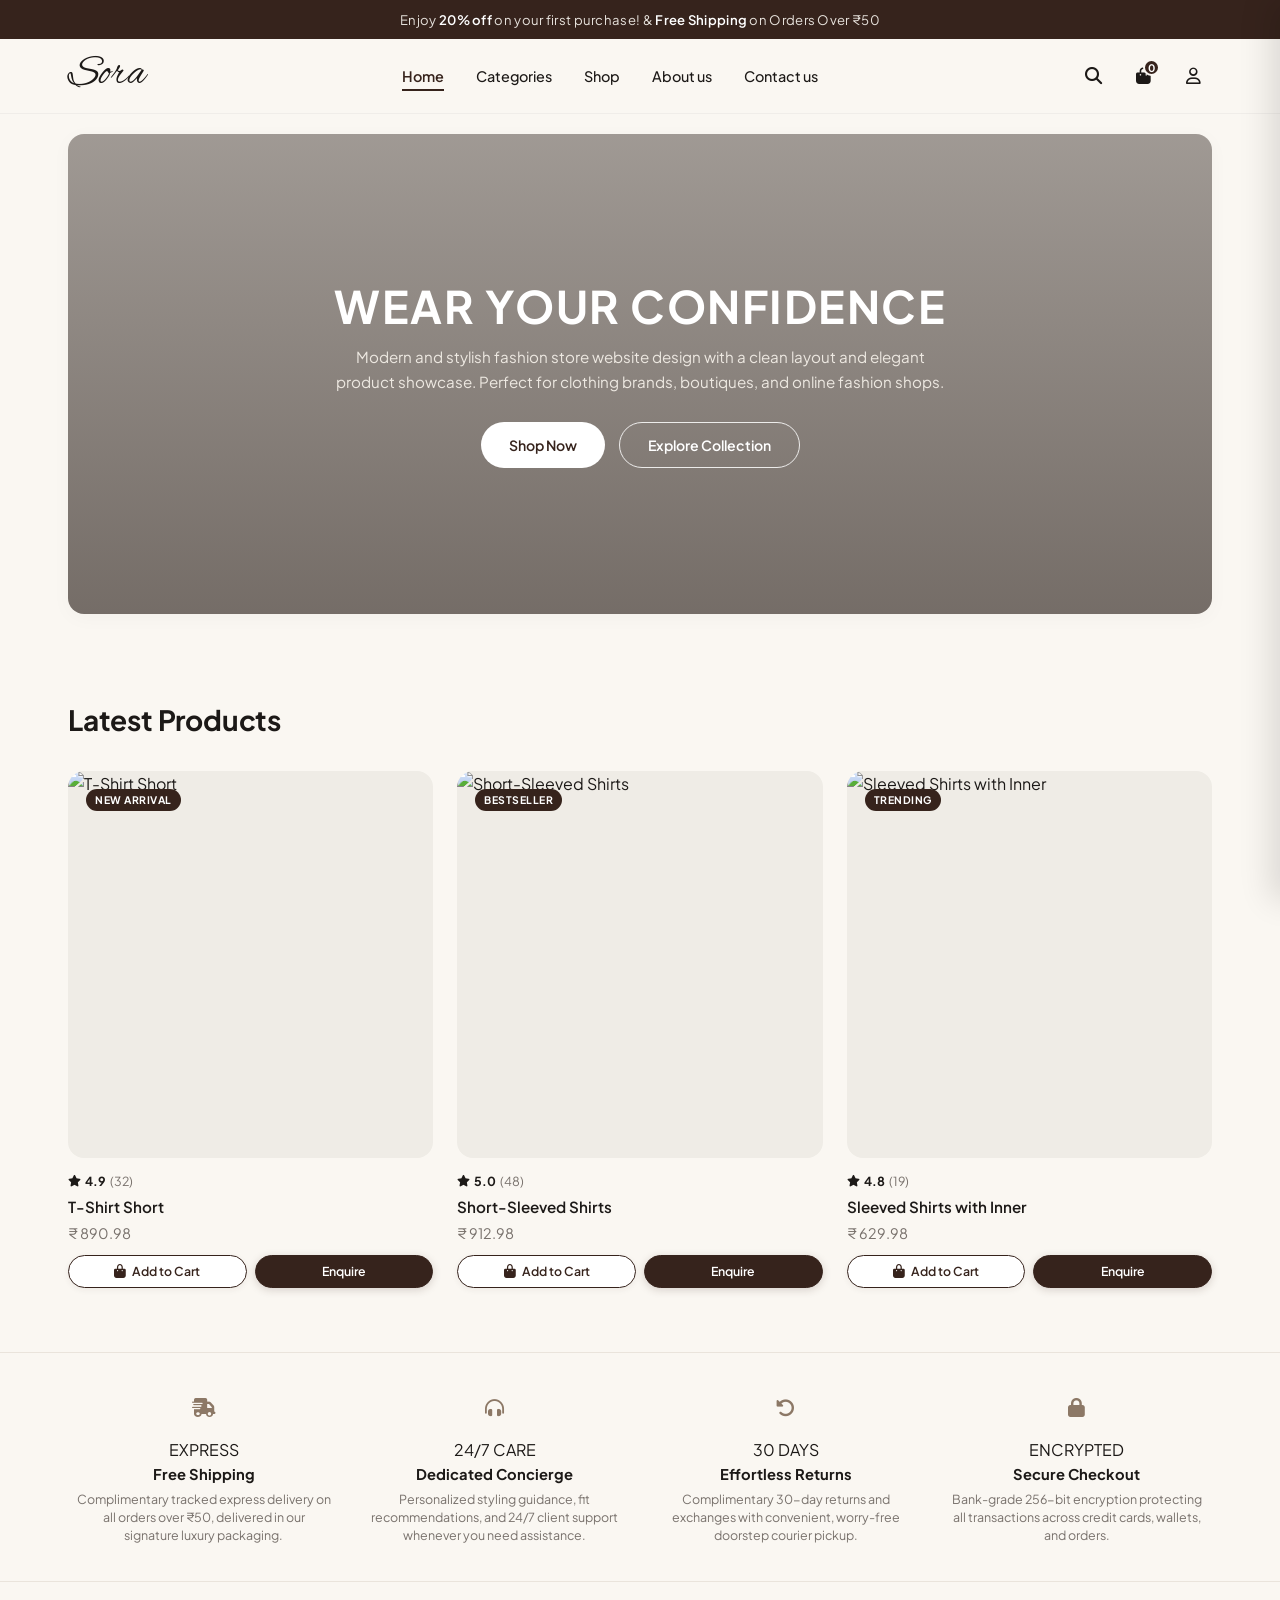
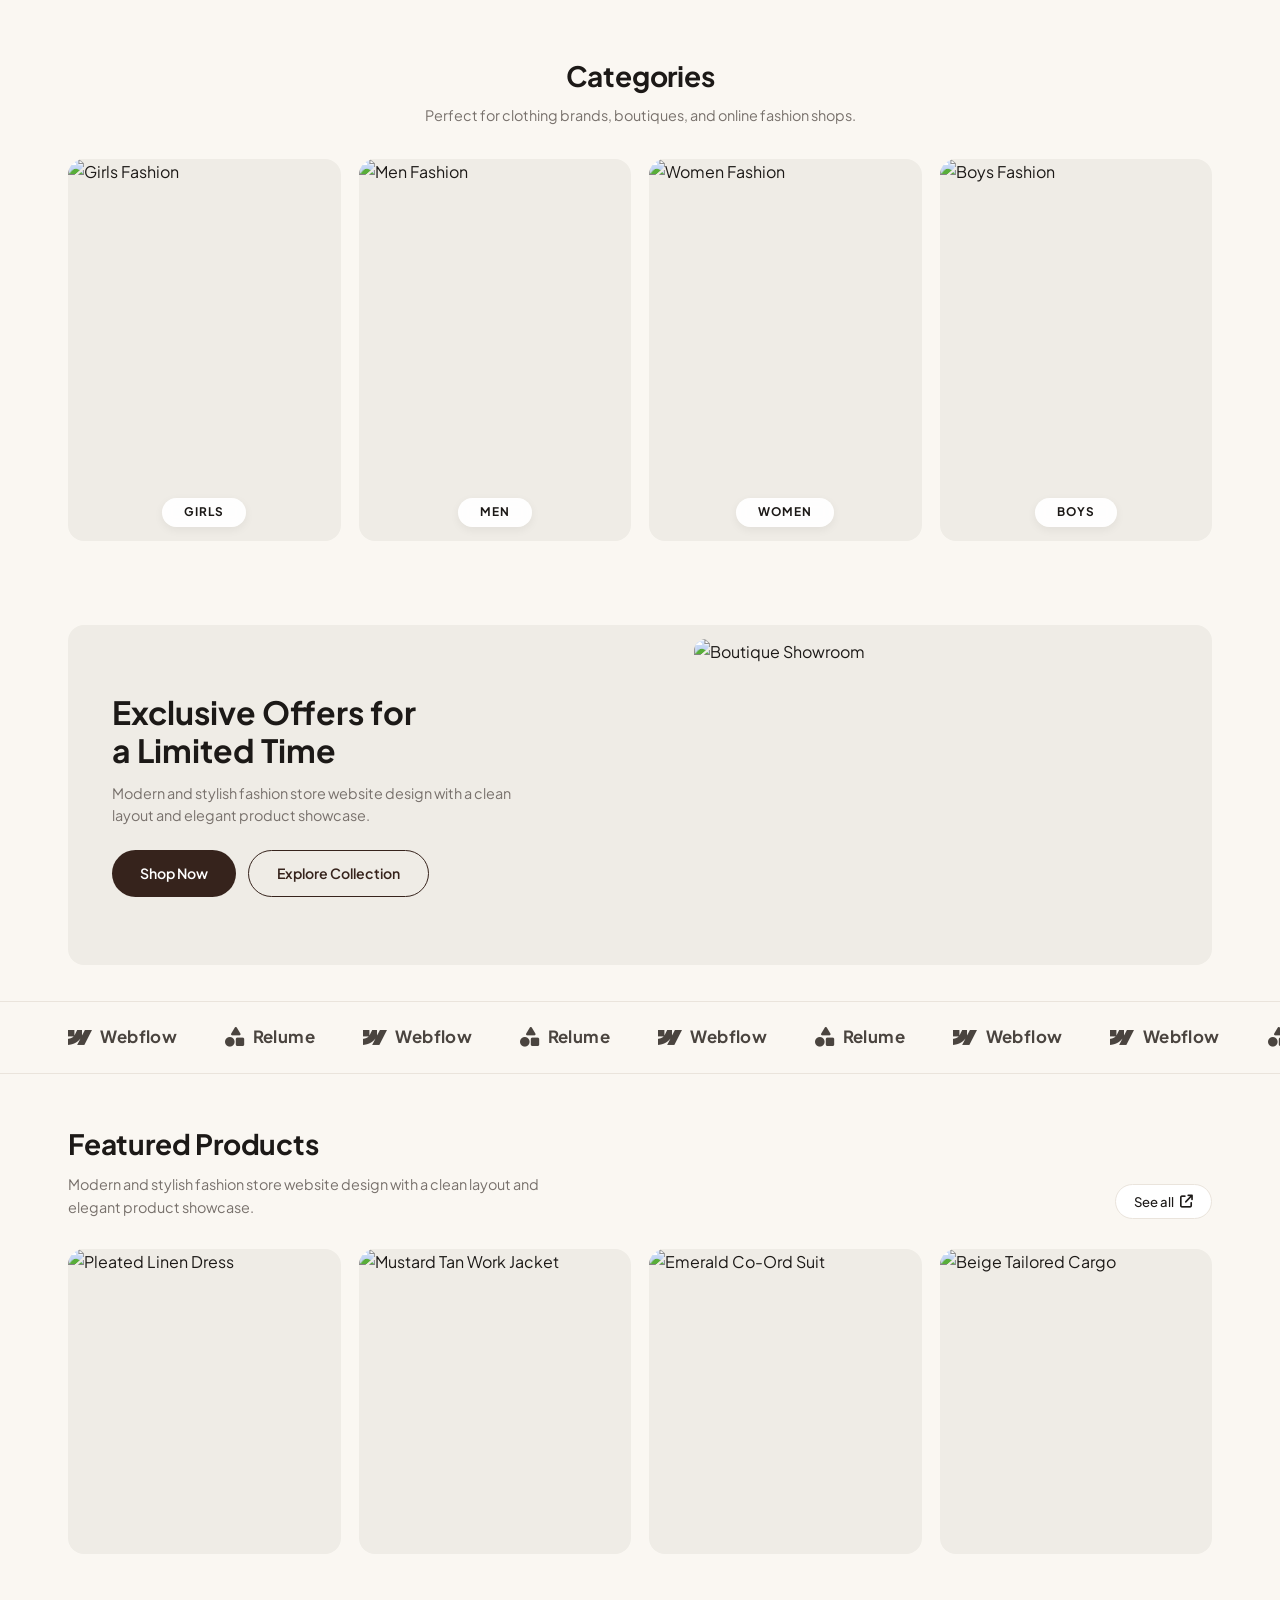
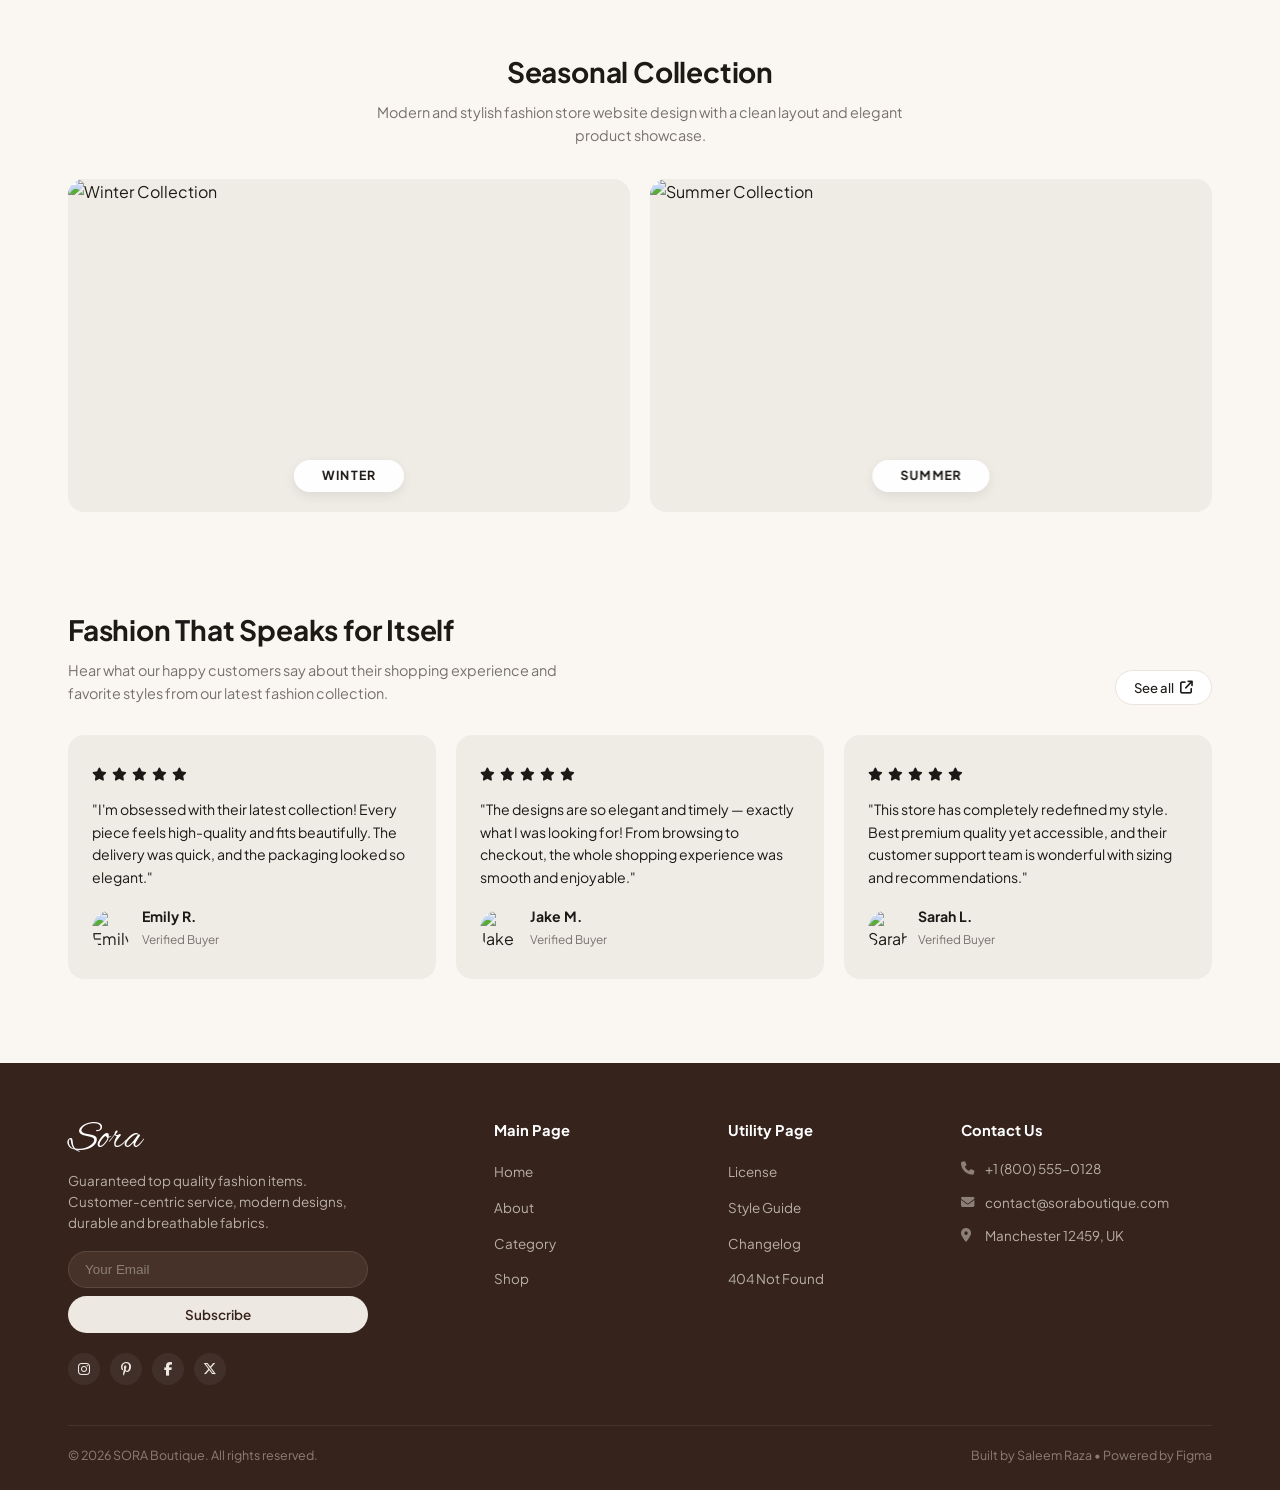
==== index.html @ df6421f4 "Add files via upload" ====
<!DOCTYPE html>
<html lang="en">
<head>
  <meta charset="UTF-8" />
  <meta name="viewport" content="width=device-width, initial-scale=1.0" />
  <title>SORA | Wear Your Confidence - Modern Boutique</title>
  
  <!-- Google Fonts: Plus Jakarta Sans & Alex Brush -->
  <link rel="preconnect" href="https://fonts.googleapis.com">
  <link rel="preconnect" href="https://fonts.gstatic.com" crossorigin>
  <link href="https://fonts.googleapis.com/css2?family=Plus+Jakarta+Sans:wght@300;400;500;600;700;800&family=Alex+Brush&display=swap" rel="stylesheet">
  
  <!-- FontAwesome for crisp vector icons -->
  <link rel="stylesheet" href="https://cdnjs.cloudflare.com/ajax/libs/font-awesome/6.5.1/css/all.min.css" />

  <link rel="stylesheet" href="style.css" />
</head>
<body>

  <!-- ================= TOP ANNOUNCEMENT BAR ================= -->
  <div class="announcement-bar">
    <p>Enjoy <strong>20% off</strong> on your first purchase! & <strong>Free Shipping</strong> on Orders Over ₹50</p>
  </div>

  <!-- ================= NAVBAR ================= -->
  <header class="site-header" id="siteHeader">
    <div class="container header-container">
      <!-- Logo -->
      <a href="index.html" class="brand-logo">
        <span class="logo-script">Sora</span>
      </a>

      <!-- Navigation Links -->
      <nav class="nav-menu" id="navMenu">
        <ul class="nav-list">
          <li><a href="index.html" class="nav-link active">Home</a></li>
          <li><a href="#categories" class="nav-link">Categories</a></li>
          <li><a href="shop.html" class="nav-link">Shop</a></li>
          <li><a href="#about" class="nav-link">About us</a></li>
          <li><a href="#contact" class="nav-link">Contact us</a></li>
        </ul>
      </nav>

      <!-- Nav Actions -->
      <div class="header-actions">
        <button class="action-btn" id="searchToggleBtn" title="Search" aria-label="Search">
          <i class="fa-solid fa-magnifying-glass"></i>
        </button>
        <button class="action-btn cart-btn" id="cartToggleBtn" title="Product Enquiry Bag" aria-label="Enquiry Bag">
          <i class="fa-solid fa-bag-shopping"></i>
          <span class="badge-count cart-count" id="cartCountBadge">0</span>
        </button>
        <button class="action-btn" title="Account" aria-label="Account" onclick="showToast('Account portal coming soon')">
          <i class="fa-regular fa-user"></i>
        </button>
        <button class="mobile-menu-toggle" id="mobileMenuToggle" aria-label="Toggle Menu">
          <i class="fa-solid fa-bars"></i>
        </button>
      </div>
    </div>
  </header>

  <main>
    <!-- ================= HERO SECTION ================= -->
    <section class="hero-section" id="hero">
      <div class="container">
        <div class="hero-banner">
          <div class="hero-overlay"></div>
          <div class="hero-content">
            <h1 class="hero-title">WEAR YOUR CONFIDENCE</h1>
            <p class="hero-subtitle">
              Modern and stylish fashion store website design with a clean layout and elegant product showcase. Perfect for clothing brands, boutiques, and online fashion shops.
            </p>
            <div class="hero-buttons">
              <a href="shop.html" class="btn btn-light-pill">Shop Now</a>
              <a href="#categories" class="btn btn-outline-pill">Explore Collection</a>
            </div>
          </div>
        </div>
      </div>
    </section>

    <!-- ================= LATEST PRODUCTS ================= -->
    <section class="section latest-products-section" id="shop">
      <div class="container">
        <div class="section-header-left">
          <h2 class="section-title">Latest Products</h2>
        </div>

        <div class="product-grid product-grid-3">
          <!-- Product Card 1 -->
          <div class="product-card" data-id="1" onclick="location.href='product-detail.html?id=1'">
            <div class="product-img-wrapper">
              <span class="product-card-badge">NEW ARRIVAL</span>
              <img src="https://images.unsplash.com/photo-1521572267360-ee0c2909d518?auto=format&fit=crop&w=800&q=80" alt="T-Shirt Short" loading="lazy" />
              <button class="quick-view-btn" onclick="event.stopPropagation(); openQuickView(1);">Quick View</button>
            </div>
            <div class="product-info">
              <div class="product-rating">
                <i class="fa-solid fa-star"></i>
                <strong>4.9</strong>
                <span>(32)</span>
              </div>
              <h3 class="product-title">T-Shirt Short</h3>
              <p class="product-price">₹ 890.98</p>
              <div class="product-card-actions">
                <button class="btn-card-action btn-card-cart" onclick="event.stopPropagation(); addToCart(1);" title="Add to Cart">
                  <i class="fa-solid fa-bag-shopping"></i> Add to Cart
                </button>
                <button class="btn-card-action btn-card-buy btn-card-whatsapp" onclick="event.stopPropagation(); inquireSingleProductWhatsApp(1);" title="Enquire">
                  Enquire
                </button>
              </div>
            </div>
          </div>

          <!-- Product Card 2 -->
          <div class="product-card" data-id="2" onclick="location.href='product-detail.html?id=2'">
            <div class="product-img-wrapper">
              <span class="product-card-badge">BESTSELLER</span>
              <img src="https://images.unsplash.com/photo-1602810318383-e386cc2a3ccf?auto=format&fit=crop&w=800&q=80" alt="Short-Sleeved Shirts" loading="lazy" />
              <button class="quick-view-btn" onclick="event.stopPropagation(); openQuickView(2);">Quick View</button>
            </div>
            <div class="product-info">
              <div class="product-rating">
                <i class="fa-solid fa-star"></i>
                <strong>5.0</strong>
                <span>(48)</span>
              </div>
              <h3 class="product-title">Short-Sleeved Shirts</h3>
              <p class="product-price">₹ 912.98</p>
              <div class="product-card-actions">
                <button class="btn-card-action btn-card-cart" onclick="event.stopPropagation(); addToCart(2);" title="Add to Cart">
                  <i class="fa-solid fa-bag-shopping"></i> Add to Cart
                </button>
                <button class="btn-card-action btn-card-buy btn-card-whatsapp" onclick="event.stopPropagation(); inquireSingleProductWhatsApp(2);" title="Enquire">
                  Enquire
                </button>
              </div>
            </div>
          </div>

          <!-- Product Card 3 -->
          <div class="product-card" data-id="3" onclick="location.href='product-detail.html?id=3'">
            <div class="product-img-wrapper">
              <span class="product-card-badge">TRENDING</span>
              <img src="https://images.unsplash.com/photo-1596755094514-f87e34085b2c?auto=format&fit=crop&w=800&q=80" alt="Sleeved Shirts with Inner" loading="lazy" />
              <button class="quick-view-btn" onclick="event.stopPropagation(); openQuickView(3);">Quick View</button>
            </div>
            <div class="product-info">
              <div class="product-rating">
                <i class="fa-solid fa-star"></i>
                <strong>4.8</strong>
                <span>(19)</span>
              </div>
              <h3 class="product-title">Sleeved Shirts with Inner</h3>
              <p class="product-price">₹ 629.98</p>
              <div class="product-card-actions">
                <button class="btn-card-action btn-card-cart" onclick="event.stopPropagation(); addToCart(3);" title="Add to Cart">
                  <i class="fa-solid fa-bag-shopping"></i> Add to Cart
                </button>
                <button class="btn-card-action btn-card-buy btn-card-whatsapp" onclick="event.stopPropagation(); inquireSingleProductWhatsApp(3);" title="Enquire">
                  Enquire
                </button>
              </div>
            </div>
          </div>
        </div>
      </div>
    </section>

    <!-- ================= FEATURES BAR ================= -->
    <section class="features-section">
      <div class="container">
        <div class="features-grid">
          <div class="feature-item">
            <div class="feature-header">
              <div class="feature-icon">
                <i class="fa-solid fa-truck-fast"></i>
              </div>
              <span class="feature-badge">EXPRESS</span>
            </div>
            <h4 class="feature-title">Free Shipping</h4>
            <p class="feature-desc">Complimentary tracked express delivery on all orders over ₹50, delivered in our signature luxury packaging.</p>
          </div>

          <div class="feature-item">
            <div class="feature-header">
              <div class="feature-icon">
                <i class="fa-solid fa-headphones-simple"></i>
              </div>
              <span class="feature-badge">24/7 CARE</span>
            </div>
            <h4 class="feature-title">Dedicated Concierge</h4>
            <p class="feature-desc">Personalized styling guidance, fit recommendations, and 24/7 client support whenever you need assistance.</p>
          </div>

          <div class="feature-item">
            <div class="feature-header">
              <div class="feature-icon">
                <i class="fa-solid fa-rotate-left"></i>
              </div>
              <span class="feature-badge">30 DAYS</span>
            </div>
            <h4 class="feature-title">Effortless Returns</h4>
            <p class="feature-desc">Complimentary 30-day returns and exchanges with convenient, worry-free doorstep courier pickup.</p>
          </div>

          <div class="feature-item">
            <div class="feature-header">
              <div class="feature-icon">
                <i class="fa-solid fa-lock"></i>
              </div>
              <span class="feature-badge">ENCRYPTED</span>
            </div>
            <h4 class="feature-title">Secure Checkout</h4>
            <p class="feature-desc">Bank-grade 256-bit encryption protecting all transactions across credit cards, wallets, and orders.</p>
          </div>
        </div>
      </div>
    </section>

    <!-- ================= CATEGORIES SECTION ================= -->
    <section class="section categories-section" id="categories">
      <div class="container">
        <div class="section-header-center">
          <h2 class="section-title">Categories</h2>
          <p class="section-subtitle">Perfect for clothing brands, boutiques, and online fashion shops.</p>
        </div>

        <div class="category-grid">
          <!-- Girls -->
          <div class="category-card" onclick="filterByCategory('girls')">
            <div class="category-img-container">
              <img src="https://images.unsplash.com/photo-1518831959646-742c3a14ebf7?auto=format&fit=crop&w=700&q=80" alt="Girls Fashion" loading="lazy" />
              <div class="category-badge">GIRLS</div>
            </div>
          </div>

          <!-- Men -->
          <div class="category-card" onclick="filterByCategory('men')">
            <div class="category-img-container">
              <img src="https://images.unsplash.com/photo-1507679799987-c73779587ccf?auto=format&fit=crop&w=700&q=80" alt="Men Fashion" loading="lazy" />
              <div class="category-badge">MEN</div>
            </div>
          </div>

          <!-- Women -->
          <div class="category-card" onclick="filterByCategory('women')">
            <div class="category-img-container">
              <img src="https://images.unsplash.com/photo-1534528741775-53994a69daeb?auto=format&fit=crop&w=700&q=80" alt="Women Fashion" loading="lazy" />
              <div class="category-badge">WOMEN</div>
            </div>
          </div>

          <!-- Boys -->
          <div class="category-card" onclick="filterByCategory('boys')">
            <div class="category-img-container">
              <img src="https://images.unsplash.com/photo-1503454537195-1dcabb73ffb9?auto=format&fit=crop&w=700&q=80" alt="Boys Fashion" loading="lazy" />
              <div class="category-badge">BOYS</div>
            </div>
          </div>
        </div>
      </div>
    </section>

    <!-- ================= EXCLUSIVE OFFERS BANNER ================= -->
    <section class="section exclusive-offer-section">
      <div class="container">
        <div class="exclusive-card">
          <div class="exclusive-content">
            <h2 class="exclusive-title">Exclusive Offers for<br>a Limited Time</h2>
            <p class="exclusive-desc">
              Modern and stylish fashion store website design with a clean layout and elegant product showcase.
            </p>
            <div class="exclusive-actions">
              <a href="shop.html" class="btn btn-dark-pill">Shop Now</a>
              <a href="#categories" class="btn btn-outline-dark-pill">Explore Collection</a>
            </div>
          </div>
          <div class="exclusive-image-wrapper">
            <img src="https://images.unsplash.com/photo-1441986300917-64674bd600d8?auto=format&fit=crop&w=1000&q=80" alt="Boutique Showroom" loading="lazy" />
          </div>
        </div>
      </div>
    </section>

    <!-- ================= BRAND LOGO TICKER / MARQUEE ================= -->
    <div class="brand-ticker-section">
      <div class="container">
        <div class="brand-ticker-track">
          <div class="brand-item"><i class="fa-brands fa-webflow"></i> Webflow</div>
          <div class="brand-item"><i class="fa-solid fa-shapes"></i> Relume</div>
          <div class="brand-item"><i class="fa-brands fa-webflow"></i> Webflow</div>
          <div class="brand-item"><i class="fa-solid fa-shapes"></i> Relume</div>
          <div class="brand-item"><i class="fa-brands fa-webflow"></i> Webflow</div>
          <div class="brand-item"><i class="fa-solid fa-shapes"></i> Relume</div>
          <div class="brand-item"><i class="fa-brands fa-webflow"></i> Webflow</div>
          <!-- Repeat for smooth loop -->
          <div class="brand-item"><i class="fa-brands fa-webflow"></i> Webflow</div>
          <div class="brand-item"><i class="fa-solid fa-shapes"></i> Relume</div>
          <div class="brand-item"><i class="fa-brands fa-webflow"></i> Webflow</div>
          <div class="brand-item"><i class="fa-solid fa-shapes"></i> Relume</div>
          <div class="brand-item"><i class="fa-brands fa-webflow"></i> Webflow</div>
          <div class="brand-item"><i class="fa-solid fa-shapes"></i> Relume</div>
          <div class="brand-item"><i class="fa-brands fa-webflow"></i> Webflow</div>
        </div>
      </div>
    </div>

    <!-- ================= FEATURED PRODUCTS ================= -->
    <section class="section featured-products-section">
      <div class="container">
        <div class="section-header-split">
          <div>
            <h2 class="section-title">Featured Products</h2>
            <p class="section-subtitle-left">Modern and stylish fashion store website design with a clean layout and elegant product showcase.</p>
          </div>
          <a href="shop.html" class="btn-pill-outline-sm">See all <i class="fa-solid fa-arrow-up-right-from-square"></i></a>
        </div>

        <div class="featured-grid">
          <!-- Featured 1 -->
          <div class="featured-card" data-id="4" onclick="location.href='product-detail.html?id=4'">
            <div class="featured-img-container">
              <img src="https://images.unsplash.com/photo-1585487000160-6ebcfceb0d03?auto=format&fit=crop&w=700&q=80" alt="Pleated Linen Dress" loading="lazy" />
              <div class="featured-overlay-actions">
                <button class="quick-add-btn" onclick="event.stopPropagation(); addToCart(4);" title="Quick Add">
                  <i class="fa-solid fa-plus"></i> Add
                </button>
              </div>
            </div>
          </div>

          <!-- Featured 2 -->
          <div class="featured-card" data-id="5" onclick="location.href='product-detail.html?id=5'">
            <div class="featured-img-container">
              <img src="https://images.unsplash.com/photo-1544441893-675973e31985?auto=format&fit=crop&w=700&q=80" alt="Mustard Tan Work Jacket" loading="lazy" />
              <div class="featured-overlay-actions">
                <button class="quick-add-btn" onclick="event.stopPropagation(); addToCart(5);" title="Quick Add">
                  <i class="fa-solid fa-plus"></i> Add
                </button>
              </div>
            </div>
          </div>

          <!-- Featured 3 -->
          <div class="featured-card" data-id="6" onclick="location.href='product-detail.html?id=6'">
            <div class="featured-img-container">
              <img src="https://images.unsplash.com/photo-1515886657613-9f3515b0c78f?auto=format&fit=crop&w=700&q=80" alt="Emerald Co-Ord Suit" loading="lazy" />
              <div class="featured-overlay-actions">
                <button class="quick-add-btn" onclick="event.stopPropagation(); addToCart(6);" title="Quick Add">
                  <i class="fa-solid fa-plus"></i> Add
                </button>
              </div>
            </div>
          </div>

          <!-- Featured 4 -->
          <div class="featured-card" data-id="7" onclick="location.href='product-detail.html?id=7'">
            <div class="featured-img-container">
              <img src="https://images.unsplash.com/photo-1475180098004-ca77a66827be?auto=format&fit=crop&w=700&q=80" alt="Beige Tailored Cargo" loading="lazy" />
              <div class="featured-overlay-actions">
                <button class="quick-add-btn" onclick="event.stopPropagation(); addToCart(7);" title="Quick Add">
                  <i class="fa-solid fa-plus"></i> Add
                </button>
              </div>
            </div>
          </div>
        </div>
      </div>
    </section>

    <!-- ================= SEASONAL COLLECTION ================= -->
    <section class="section seasonal-section">
      <div class="container">
        <div class="section-header-center">
          <h2 class="section-title">Seasonal Collection</h2>
          <p class="section-subtitle">Modern and stylish fashion store website design with a clean layout and elegant product showcase.</p>
        </div>

        <div class="seasonal-grid">
          <!-- Winter Card -->
          <div class="seasonal-card" onclick="filterByCategory('men')">
            <div class="seasonal-img-wrap">
              <img src="https://images.unsplash.com/photo-1489987707025-afc232f7ea0f?auto=format&fit=crop&w=1000&q=80" alt="Winter Collection" loading="lazy" />
              <div class="seasonal-badge-pill">WINTER</div>
            </div>
          </div>

          <!-- Summer Card -->
          <div class="seasonal-card" onclick="filterByCategory('women')">
            <div class="seasonal-img-wrap">
              <img src="https://images.unsplash.com/photo-1445205170230-053b83016050?auto=format&fit=crop&w=1000&q=80" alt="Summer Collection" loading="lazy" />
              <div class="seasonal-badge-pill">SUMMER</div>
            </div>
          </div>
        </div>
      </div>
    </section>

    <!-- ================= TESTIMONIALS SECTION ================= -->
    <section class="section testimonials-section" id="about">
      <div class="container">
        <div class="section-header-split">
          <div>
            <h2 class="section-title">Fashion That Speaks for Itself</h2>
            <p class="section-subtitle-left">
              Hear what our happy customers say about their shopping experience and favorite styles from our latest fashion collection.
            </p>
          </div>
          <a href="shop.html" class="btn-pill-outline-sm">See all <i class="fa-solid fa-arrow-up-right-from-square"></i></a>
        </div>

        <div class="testimonial-grid">
          <!-- Testimonial 1 -->
          <div class="testimonial-card">
            <div class="stars">
              <i class="fa-solid fa-star"></i>
              <i class="fa-solid fa-star"></i>
              <i class="fa-solid fa-star"></i>
              <i class="fa-solid fa-star"></i>
              <i class="fa-solid fa-star"></i>
            </div>
            <p class="testimonial-text">
              "I'm obsessed with their latest collection! Every piece feels high-quality and fits beautifully. The delivery was quick, and the packaging looked so elegant."
            </p>
            <div class="testimonial-author">
              <img src="https://images.unsplash.com/photo-1544005313-94ddf0286df2?auto=format&fit=crop&w=120&q=80" alt="Emily R." class="author-avatar" />
              <div class="author-details">
                <h5 class="author-name">Emily R.</h5>
                <span class="author-role">Verified Buyer</span>
              </div>
            </div>
          </div>

          <!-- Testimonial 2 -->
          <div class="testimonial-card">
            <div class="stars">
              <i class="fa-solid fa-star"></i>
              <i class="fa-solid fa-star"></i>
              <i class="fa-solid fa-star"></i>
              <i class="fa-solid fa-star"></i>
              <i class="fa-solid fa-star"></i>
            </div>
            <p class="testimonial-text">
              "The designs are so elegant and timely — exactly what I was looking for! From browsing to checkout, the whole shopping experience was smooth and enjoyable."
            </p>
            <div class="testimonial-author">
              <img src="https://images.unsplash.com/photo-1500648767791-00dcc994a43e?auto=format&fit=crop&w=120&q=80" alt="Jake M." class="author-avatar" />
              <div class="author-details">
                <h5 class="author-name">Jake M.</h5>
                <span class="author-role">Verified Buyer</span>
              </div>
            </div>
          </div>

          <!-- Testimonial 3 -->
          <div class="testimonial-card">
            <div class="stars">
              <i class="fa-solid fa-star"></i>
              <i class="fa-solid fa-star"></i>
              <i class="fa-solid fa-star"></i>
              <i class="fa-solid fa-star"></i>
              <i class="fa-solid fa-star"></i>
            </div>
            <p class="testimonial-text">
              "This store has completely redefined my style. Best premium quality yet accessible, and their customer support team is wonderful with sizing and recommendations."
            </p>
            <div class="testimonial-author">
              <img src="https://images.unsplash.com/photo-1573496359142-b8d87734a5a2?auto=format&fit=crop&w=120&q=80" alt="Sarah L." class="author-avatar" />
              <div class="author-details">
                <h5 class="author-name">Sarah L.</h5>
                <span class="author-role">Verified Buyer</span>
              </div>
            </div>
          </div>
        </div>
      </div>
    </section>
  </main>

  <!-- ================= FOOTER ================= -->
  <footer class="site-footer" id="contact">
    <div class="container">
      <div class="footer-top-grid">
        <!-- Brand Info & Newsletter -->
        <div class="footer-col-main">
          <a href="index.html" class="footer-logo">
            <span class="logo-script">Sora</span>
          </a>
          <p class="footer-desc">
            Guaranteed top quality fashion items. Customer-centric service, modern designs, durable and breathable fabrics.
          </p>
          
          <form class="newsletter-form" onsubmit="handleSubscribe(event)">
            <input type="email" placeholder="Your Email" class="newsletter-input" required />
            <button type="submit" class="btn btn-newsletter">Subscribe</button>
          </form>

          <div class="footer-socials">
            <a href="#" aria-label="Instagram"><i class="fa-brands fa-instagram"></i></a>
            <a href="#" aria-label="Pinterest"><i class="fa-brands fa-pinterest-p"></i></a>
            <a href="#" aria-label="Facebook"><i class="fa-brands fa-facebook-f"></i></a>
            <a href="#" aria-label="Twitter"><i class="fa-brands fa-x-twitter"></i></a>
          </div>
        </div>

        <!-- Links Column 1 -->
        <div class="footer-col">
          <h4 class="footer-heading">Main Page</h4>
          <ul class="footer-links">
            <li><a href="index.html">Home</a></li>
            <li><a href="#about">About</a></li>
            <li><a href="#categories">Category</a></li>
            <li><a href="shop.html">Shop</a></li>
          </ul>
        </div>

        <!-- Links Column 2 -->
        <div class="footer-col">
          <h4 class="footer-heading">Utility Page</h4>
          <ul class="footer-links">
            <li><a href="#">License</a></li>
            <li><a href="#">Style Guide</a></li>
            <li><a href="#">Changelog</a></li>
            <li><a href="#">404 Not Found</a></li>
          </ul>
        </div>

        <!-- Contact Column -->
        <div class="footer-col">
          <h4 class="footer-heading">Contact Us</h4>
          <ul class="footer-contact-list">
            <li><i class="fa-solid fa-phone"></i> +1 (800) 555-0128</li>
            <li><i class="fa-solid fa-envelope"></i> contact@soraboutique.com</li>
            <li><i class="fa-solid fa-location-dot"></i> Manchester 12459, UK</li>
          </ul>
        </div>
      </div>

      <div class="footer-bottom">
        <p class="copyright">© 2026 SORA Boutique. All rights reserved.</p>
        <p class="credits">Built by Saleem Raza &bull; Powered by Figma</p>
      </div>
    </div>
  </footer>

  <!-- ================= SLIDE-OVER ENQUIRY DRAWER ================= -->
  <div class="cart-drawer-overlay" id="cartOverlay" onclick="closeCart()"></div>
  <div class="cart-drawer" id="cartDrawer">
    <div class="cart-header">
      <div class="cart-title-wrap">
        <i class="fa-solid fa-bag-shopping"></i>
        <h3>Product Enquiry Bag (<span id="cartDrawerCount">0</span>)</h3>
      </div>
      <button class="close-drawer-btn" onclick="closeCart()" aria-label="Close cart">
        <i class="fa-solid fa-xmark"></i>
      </button>
    </div>

    <div class="cart-items-container" id="cartItemsContainer">
      <!-- Items dynamically populated by JS -->
      <div class="cart-empty-state">
        <i class="fa-solid fa-bag-shopping empty-icon"></i>
        <p>Your enquiry bag is empty.</p>
        <button class="btn btn-dark-pill" onclick="closeCart()">Explore Collection</button>
      </div>
    </div>

    <div class="cart-footer" id="cartFooter">
      <div class="cart-subtotal-row">
        <span>Estimated Total</span>
        <span class="subtotal-amount" id="cartSubtotal">₹0.00</span>
      </div>
      <p class="shipping-note">All items and pricing will be compiled directly into a WhatsApp enquiry.</p>
      <button class="btn btn-whatsapp-inquiry" onclick="inquireAllWhatsApp()">
        <i class="fa-brands fa-whatsapp"></i> Enquire All on WhatsApp
      </button>
      <button class="clear-cart-btn" onclick="clearCart()">Empty Enquiry Bag</button>
    </div>
  </div>

  <!-- ================= QUICK VIEW MODAL ================= -->
  <div class="modal-overlay" id="quickViewOverlay" onclick="closeQuickView()"></div>
  <div class="quick-view-modal" id="quickViewModal">
    <button class="modal-close-btn" onclick="closeQuickView()" aria-label="Close modal">
      <i class="fa-solid fa-xmark"></i>
    </button>
    <div class="quick-view-content" id="quickViewBody">
      <!-- Dynamically filled by JS -->
    </div>
  </div>

  <!-- ================= SEARCH OVERLAY MODAL ================= -->
  <div class="search-overlay" id="searchOverlay">
    <div class="search-container">
      <div class="search-header">
        <div class="search-input-box">
          <i class="fa-solid fa-magnifying-glass"></i>
          <input type="text" id="searchInput" placeholder="Search clothes, shirts, collections..." autofocus />
        </div>
        <button class="search-close-btn" onclick="closeSearch()" aria-label="Close Search">
          <i class="fa-solid fa-xmark"></i>
        </button>
      </div>
      <div class="search-results" id="searchResults">
        <p class="search-hint">Type to search latest apparel and styles...</p>
      </div>
    </div>
  </div>

  <!-- ================= TOAST NOTIFICATION ================= -->
  <div class="toast-notification" id="toastNotification">
    <i class="fa-solid fa-check-circle toast-icon"></i>
    <span id="toastMessage">Item added to your bag</span>
  </div>

  <script src="script.js"></script>
</body>
</html>
---- style.css ----
/* ===================================================
   SORA - Modern Boutique & Fashion Store
   Design DNA: Warm Cream & Espresso Luxury Palette
   =================================================== */

:root {
  /* Color Palette */
  --bg-body: #FAF7F2;
  --bg-card: #EFECE6;
  --bg-card-hover: #E8E3DA;
  --bg-pill: rgba(255, 255, 255, 0.94);
  --color-primary-dark: #36231C;
  --color-dark-hover: #4D3328;
  --color-text-main: #1C1917;
  --color-text-muted: #78716C;
  --color-text-light: #A8A29E;
  --color-accent: #C5A880;
  --color-white: #FFFFFF;
  --color-border: #E5DFC5;
  --color-border-subtle: #EAE4DC;
  --footer-bg: #36231C;
  --footer-text: #D6CFC7;
  --footer-input-bg: #473229;

  /* Typography */
  --font-main: 'Plus Jakarta Sans', -apple-system, BlinkMacSystemFont, 'Segoe UI', Roboto, sans-serif;
  --font-script: 'Alex Brush', cursive;

  /* Spacing & Layout */
  --container-max: 1200px;
  --radius-lg: 16px;
  --radius-md: 12px;
  --radius-sm: 8px;
  --radius-pill: 9999px;
  --transition: all 0.25s cubic-bezier(0.25, 0.8, 0.25, 1);
  --shadow-subtle: 0 4px 20px rgba(0, 0, 0, 0.03);
  --shadow-hover: 0 10px 25px rgba(0, 0, 0, 0.06);
}

/* ================= RESET & BASE ================= */
* {
  margin: 0;
  padding: 0;
  box-sizing: border-box;
}

html {
  scroll-behavior: smooth;
  font-size: 16px;
}

body {
  font-family: var(--font-main);
  background-color: var(--bg-body);
  color: var(--color-text-main);
  line-height: 1.6;
  -webkit-font-smoothing: antialiased;
  -moz-osx-font-smoothing: grayscale;
  overflow-x: hidden;
}

img {
  max-width: 100%;
  height: auto;
  display: block;
}

a {
  color: inherit;
  text-decoration: none;
  transition: var(--transition);
}

button {
  font-family: inherit;
  border: none;
  outline: none;
  background: none;
  cursor: pointer;
  transition: var(--transition);
}

.container {
  max-width: var(--container-max);
  margin: 0 auto;
  padding: 0 28px;
}

/* ================= ANNOUNCEMENT BAR ================= */
.announcement-bar {
  background-color: var(--color-primary-dark);
  color: #E7E2DC;
  text-align: center;
  padding: 9px 16px;
  font-size: 0.82rem;
  letter-spacing: 0.3px;
  font-weight: 400;
}

.announcement-bar strong {
  color: var(--color-white);
  font-weight: 600;
}

/* ================= HEADER & NAV ================= */
.site-header {
  position: sticky;
  top: 0;
  z-index: 100;
  background-color: var(--bg-body);
  border-bottom: 1px solid rgba(0, 0, 0, 0.04);
  transition: background-color 0.3s ease, box-shadow 0.3s ease;
}

.site-header.scrolled {
  background-color: rgba(250, 247, 242, 0.96);
  backdrop-filter: blur(12px);
  box-shadow: 0 4px 20px rgba(0, 0, 0, 0.04);
}

.header-container {
  display: flex;
  align-items: center;
  justify-content: space-between;
  height: 74px;
}

/* Logo */
.brand-logo {
  display: flex;
  align-items: center;
  text-decoration: none;
}

.logo-script {
  font-family: var(--font-script);
  font-size: 2.6rem;
  color: var(--color-text-main);
  line-height: 1;
}

/* Navigation Menu */
.nav-menu .nav-list {
  display: flex;
  list-style: none;
  gap: 32px;
  align-items: center;
}

.nav-link {
  font-size: 0.9rem;
  font-weight: 500;
  color: var(--color-text-main);
  position: relative;
  padding: 6px 0;
}

.nav-link:hover,
.nav-link.active {
  color: var(--color-primary-dark);
  font-weight: 600;
}

.nav-link::after {
  content: '';
  position: absolute;
  bottom: 0;
  left: 0;
  width: 0%;
  height: 2px;
  background-color: var(--color-primary-dark);
  transition: width 0.25s ease;
}

.nav-link:hover::after,
.nav-link.active::after {
  width: 100%;
}

/* Header Action Icons */
.header-actions {
  display: flex;
  align-items: center;
  gap: 12px;
}

.action-btn {
  font-size: 1.05rem;
  color: var(--color-text-main);
  position: relative;
  width: 38px;
  height: 38px;
  display: flex;
  align-items: center;
  justify-content: center;
  border-radius: 50%;
  transition: background-color 0.2s, color 0.2s;
}

.action-btn:hover {
  background-color: var(--bg-card);
  color: var(--color-primary-dark);
}

.badge-count {
  position: absolute;
  top: 2px;
  right: 2px;
  background-color: var(--color-primary-dark);
  color: var(--color-white);
  font-size: 0.65rem;
  font-weight: 700;
  width: 17px;
  height: 17px;
  border-radius: 50%;
  display: flex;
  align-items: center;
  justify-content: center;
  border: 2px solid var(--bg-body);
}

.mobile-menu-toggle {
  display: none;
  font-size: 1.25rem;
  color: var(--color-text-main);
  padding: 6px;
}

/* ================= HERO SECTION ================= */
.hero-section {
  padding: 20px 0 36px;
}

.hero-banner {
  position: relative;
  border-radius: var(--radius-lg);
  overflow: hidden;
  min-height: 480px;
  display: flex;
  align-items: center;
  justify-content: center;
  text-align: center;
  background-image: url('https://images.unsplash.com/photo-1490481651871-ab68de25d43d?auto=format&fit=crop&w=1800&q=85');
  background-size: cover;
  background-position: center 30%;
  box-shadow: var(--shadow-subtle);
}

.hero-overlay {
  position: absolute;
  inset: 0;
  background: linear-gradient(
    180deg,
    rgba(35, 24, 18, 0.42) 0%,
    rgba(35, 24, 18, 0.62) 100%
  );
}

.hero-content {
  position: relative;
  z-index: 2;
  max-width: 660px;
  padding: 40px 24px;
  color: var(--color-white);
}

.hero-title {
  font-size: 2.8rem;
  font-weight: 700;
  letter-spacing: 1.5px;
  text-transform: uppercase;
  margin-bottom: 14px;
  line-height: 1.15;
}

.hero-subtitle {
  font-size: 0.95rem;
  font-weight: 400;
  line-height: 1.6;
  color: #EDE8E1;
  margin-bottom: 28px;
}

.hero-buttons {
  display: flex;
  justify-content: center;
  gap: 14px;
  flex-wrap: wrap;
}

/* ================= BUTTONS ================= */
.btn {
  display: inline-flex;
  align-items: center;
  justify-content: center;
  gap: 8px;
  padding: 11px 28px;
  font-size: 0.88rem;
  font-weight: 600;
  border-radius: var(--radius-pill);
  transition: var(--transition);
  text-align: center;
  cursor: pointer;
}

.btn-light-pill {
  background-color: var(--color-white);
  color: var(--color-primary-dark);
}

.btn-light-pill:hover {
  background-color: #F0EBE3;
  transform: translateY(-2px);
}

.btn-outline-pill {
  background-color: transparent;
  color: var(--color-white);
  border: 1.2px solid rgba(255, 255, 255, 0.85);
}

.btn-outline-pill:hover {
  background-color: var(--color-white);
  color: var(--color-primary-dark);
  transform: translateY(-2px);
}

.btn-dark-pill {
  background-color: var(--color-primary-dark);
  color: var(--color-white);
}

.btn-dark-pill:hover {
  background-color: var(--color-dark-hover);
  transform: translateY(-2px);
}

.btn-outline-dark-pill {
  background-color: transparent;
  color: var(--color-primary-dark);
  border: 1.2px solid var(--color-primary-dark);
}

.btn-outline-dark-pill:hover {
  background-color: var(--color-primary-dark);
  color: var(--color-white);
  transform: translateY(-2px);
}

.btn-pill-outline-sm {
  border: 1px solid var(--color-border-subtle);
  background-color: var(--color-white);
  color: var(--color-text-main);
  padding: 6px 18px;
  font-size: 0.82rem;
  font-weight: 500;
  border-radius: var(--radius-pill);
  display: inline-flex;
  align-items: center;
  gap: 6px;
}

.btn-pill-outline-sm:hover {
  border-color: var(--color-primary-dark);
  background-color: var(--color-primary-dark);
  color: var(--color-white);
}

/* ================= SECTION HEADERS ================= */
.section {
  padding: 48px 0;
}

.section-title {
  font-size: 1.75rem;
  font-weight: 700;
  color: var(--color-text-main);
  letter-spacing: -0.2px;
  margin-bottom: 6px;
}

.section-subtitle {
  font-size: 0.9rem;
  color: var(--color-text-muted);
  max-width: 540px;
  margin: 0 auto;
}

.section-subtitle-left {
  font-size: 0.9rem;
  color: var(--color-text-muted);
  max-width: 520px;
  margin-top: 4px;
}

.section-header-left {
  margin-bottom: 28px;
}

.section-header-center {
  text-align: center;
  margin-bottom: 32px;
}

.section-header-split {
  display: flex;
  align-items: flex-end;
  justify-content: space-between;
  margin-bottom: 30px;
  gap: 20px;
}

/* ================= PRODUCT GRID & CARDS ================= */
.product-grid {
  display: grid;
  gap: 24px;
}

.product-grid-3 {
  grid-template-columns: repeat(3, 1fr);
}

.product-card {
  position: relative;
  cursor: pointer;
  transition: transform 0.25s ease;
}

.product-card:hover {
  transform: translateY(-3px);
}

.product-img-wrapper {
  position: relative;
  background-color: var(--bg-card);
  border-radius: var(--radius-lg);
  aspect-ratio: 1 / 1.06;
  overflow: hidden;
  display: flex;
  align-items: center;
  justify-content: center;
  padding: 0;
}

.product-img-wrapper img {
  width: 100%;
  height: 100%;
  object-fit: cover;
  display: block;
  border-radius: var(--radius-lg);
  transition: transform 0.4s ease;
}

.product-card:hover .product-img-wrapper img {
  transform: scale(1.04);
}

.product-card-badge {
  position: absolute;
  top: 18px;
  left: 18px;
  background-color: var(--color-primary-dark);
  color: var(--color-white);
  font-size: 0.65rem;
  font-weight: 700;
  letter-spacing: 0.5px;
  padding: 3px 9px;
  border-radius: var(--radius-pill);
  z-index: 3;
}

.quick-view-btn {
  position: absolute;
  bottom: 18px;
  left: 50%;
  transform: translateX(-50%) translateY(16px);
  background-color: rgba(54, 35, 28, 0.9);
  color: var(--color-white);
  padding: 6px 16px;
  border-radius: var(--radius-pill);
  font-size: 0.78rem;
  font-weight: 600;
  backdrop-filter: blur(4px);
  opacity: 0;
  transition: all 0.25s ease;
  z-index: 3;
}

.product-card:hover .quick-view-btn {
  transform: translateX(-50%) translateY(0);
  opacity: 1;
}

.quick-view-btn:hover {
  background-color: var(--color-primary-dark);
}

.product-info {
  margin-top: 14px;
}

.product-rating {
  font-size: 0.78rem;
  color: #1C1917;
  display: flex;
  align-items: center;
  gap: 4px;
  margin-bottom: 3px;
}

.product-rating i {
  font-size: 0.72rem;
}

.product-rating span {
  color: var(--color-text-muted);
}

.product-title {
  font-size: 0.95rem;
  font-weight: 600;
  color: var(--color-text-main);
  margin-bottom: 3px;
}

.product-price {
  font-size: 0.9rem;
  font-weight: 400;
  color: var(--color-text-muted);
  margin-bottom: 6px;
}

/* ================= PRODUCT CARD ACTION BUTTONS ================= */
.product-card-actions {
  display: flex;
  align-items: center;
  gap: 8px;
  margin-top: 10px;
}

.btn-card-action {
  flex: 1;
  display: inline-flex;
  align-items: center;
  justify-content: center;
  gap: 6px;
  padding: 8px 10px;
  font-size: 0.77rem;
  font-weight: 600;
  border-radius: var(--radius-pill);
  cursor: pointer;
  transition: all 0.25s cubic-bezier(0.25, 0.8, 0.25, 1);
  text-decoration: none;
  white-space: nowrap;
  font-family: inherit;
  line-height: 1.2;
}

.btn-card-action i {
  font-size: 0.84rem;
}

.btn-card-cart {
  background-color: var(--color-white);
  color: var(--color-primary-dark);
  border: 1.5px solid var(--color-primary-dark);
  box-shadow: 0 2px 6px rgba(54, 35, 28, 0.06);
}

.btn-card-cart:hover {
  background-color: var(--color-primary-dark);
  color: var(--color-white);
  transform: translateY(-2px);
  box-shadow: 0 5px 14px rgba(54, 35, 28, 0.2);
}

.btn-card-cart:active {
  transform: translateY(0);
}

.btn-card-buy,
.btn-card-whatsapp {
  background-color: var(--color-primary-dark);
  color: var(--color-white);
  border: 1.5px solid var(--color-primary-dark);
  box-shadow: 0 2px 8px rgba(54, 35, 28, 0.18);
}

.btn-card-buy i,
.btn-card-whatsapp i {
  font-size: 0.94rem;
  color: #25D366; /* Official WhatsApp Brand Green */
  transition: transform 0.22s ease;
}

.btn-card-buy:hover,
.btn-card-whatsapp:hover {
  background-color: var(--color-dark-hover);
  border-color: var(--color-dark-hover);
  transform: translateY(-2px);
  box-shadow: 0 6px 16px rgba(54, 35, 28, 0.28);
}

.btn-card-buy:hover i,
.btn-card-whatsapp:hover i {
  transform: scale(1.18);
}

.btn-card-buy:active,
.btn-card-whatsapp:active {
  transform: translateY(0);
}

/* ================= FEATURES BAR ================= */
.features-section {
  padding: 24px 0;
  border-top: 1px solid var(--color-border-subtle);
  border-bottom: 1px solid var(--color-border-subtle);
  margin: 16px 0 24px;
}

.features-grid {
  display: grid;
  grid-template-columns: repeat(4, 1fr);
  gap: 20px;
}

.feature-item {
  text-align: center;
  padding: 12px 8px;
}

.feature-icon {
  width: 38px;
  height: 38px;
  margin: 0 auto 10px;
  display: flex;
  align-items: center;
  justify-content: center;
  font-size: 1.2rem;
  color: #8C7866;
}

.feature-title {
  font-size: 0.92rem;
  font-weight: 700;
  margin-bottom: 4px;
  color: var(--color-text-main);
}

.feature-desc {
  font-size: 0.78rem;
  color: var(--color-text-muted);
  line-height: 1.45;
}

/* ================= CATEGORIES SECTION ================= */
.category-grid {
  display: grid;
  grid-template-columns: repeat(4, 1fr);
  gap: 18px;
}

.category-card {
  position: relative;
  cursor: pointer;
}

.category-img-container {
  position: relative;
  border-radius: var(--radius-lg);
  overflow: hidden;
  aspect-ratio: 3 / 4.2;
  background-color: var(--bg-card);
}

.category-img-container img {
  width: 100%;
  height: 100%;
  object-fit: cover;
  transition: transform 0.45s ease;
}

.category-card:hover .category-img-container img {
  transform: scale(1.05);
}

.category-badge {
  position: absolute;
  bottom: 14px;
  left: 50%;
  transform: translateX(-50%);
  background-color: var(--bg-pill);
  color: var(--color-text-main);
  padding: 5px 22px;
  border-radius: var(--radius-pill);
  font-size: 0.74rem;
  font-weight: 700;
  letter-spacing: 1px;
  text-transform: uppercase;
  box-shadow: 0 3px 10px rgba(0, 0, 0, 0.06);
  backdrop-filter: blur(6px);
  transition: all 0.25s ease;
}

.category-card:hover .category-badge {
  background-color: var(--color-primary-dark);
  color: var(--color-white);
}

/* ================= EXCLUSIVE OFFERS ================= */
.exclusive-offer-section {
  padding: 36px 0;
}

.exclusive-card {
  background-color: var(--bg-card);
  border-radius: var(--radius-lg);
  display: grid;
  grid-template-columns: 1.15fr 1fr;
  align-items: center;
  overflow: hidden;
}

.exclusive-content {
  padding: 54px 44px;
}

.exclusive-title {
  font-size: 2rem;
  font-weight: 700;
  line-height: 1.2;
  margin-bottom: 12px;
  color: var(--color-text-main);
}

.exclusive-desc {
  font-size: 0.9rem;
  color: var(--color-text-muted);
  line-height: 1.55;
  margin-bottom: 24px;
  max-width: 400px;
}

.exclusive-actions {
  display: flex;
  gap: 12px;
  flex-wrap: wrap;
}

.exclusive-image-wrapper {
  height: 100%;
  min-height: 340px;
  padding: 14px;
}

.exclusive-image-wrapper img {
  width: 100%;
  height: 100%;
  object-fit: cover;
  border-radius: calc(var(--radius-lg) - 4px);
}

/* ================= BRAND TICKER / MARQUEE ================= */
.brand-ticker-section {
  padding: 22px 0;
  overflow: hidden;
  border-top: 1px solid var(--color-border-subtle);
  border-bottom: 1px solid var(--color-border-subtle);
  background-color: var(--bg-body);
}

.brand-ticker-track {
  display: flex;
  gap: 48px;
  align-items: center;
  width: max-content;
  animation: marquee 24s linear infinite;
}

.brand-ticker-track:hover {
  animation-play-state: paused;
}

.brand-item {
  display: inline-flex;
  align-items: center;
  gap: 8px;
  font-size: 1.05rem;
  font-weight: 700;
  color: #4A443F;
  letter-spacing: 0.4px;
  user-select: none;
}

.brand-item i {
  font-size: 1.2rem;
}

@keyframes marquee {
  0% {
    transform: translateX(0);
  }
  100% {
    transform: translateX(-50%);
  }
}

/* ================= FEATURED PRODUCTS ================= */
.featured-grid {
  display: grid;
  grid-template-columns: repeat(4, 1fr);
  gap: 18px;
}

.featured-card {
  border-radius: var(--radius-lg);
  overflow: hidden;
  cursor: pointer;
  background-color: var(--bg-card);
  transition: transform 0.25s ease;
}

.featured-card:hover {
  transform: translateY(-3px);
}

.featured-img-container {
  position: relative;
  aspect-ratio: 1 / 1.12;
  overflow: hidden;
}

.featured-img-container img {
  width: 100%;
  height: 100%;
  object-fit: cover;
  transition: transform 0.4s ease;
}

.featured-card:hover .featured-img-container img {
  transform: scale(1.05);
}

.featured-overlay-actions {
  position: absolute;
  inset: 0;
  background: rgba(0, 0, 0, 0.2);
  display: flex;
  align-items: flex-end;
  justify-content: center;
  padding-bottom: 16px;
  opacity: 0;
  transition: opacity 0.25s ease;
}

.featured-card:hover .featured-overlay-actions {
  opacity: 1;
}

.quick-add-btn {
  background-color: var(--bg-pill);
  color: var(--color-primary-dark);
  font-size: 0.78rem;
  font-weight: 700;
  padding: 7px 16px;
  border-radius: var(--radius-pill);
  box-shadow: 0 4px 12px rgba(0,0,0,0.12);
  display: flex;
  align-items: center;
  gap: 6px;
  transform: translateY(8px);
  transition: all 0.25s ease;
}

.featured-card:hover .quick-add-btn {
  transform: translateY(0);
}

.quick-add-btn:hover {
  background-color: var(--color-primary-dark);
  color: var(--color-white);
}

/* ================= SEASONAL COLLECTION ================= */
.seasonal-grid {
  display: grid;
  grid-template-columns: repeat(2, 1fr);
  gap: 20px;
}

.seasonal-card {
  position: relative;
  border-radius: var(--radius-lg);
  overflow: hidden;
  cursor: pointer;
}

.seasonal-img-wrap {
  position: relative;
  aspect-ratio: 16 / 9.5;
  background-color: var(--bg-card);
}

.seasonal-img-wrap img {
  width: 100%;
  height: 100%;
  object-fit: cover;
  transition: transform 0.45s ease;
}

.seasonal-card:hover .seasonal-img-wrap img {
  transform: scale(1.04);
}

.seasonal-badge-pill {
  position: absolute;
  bottom: 20px;
  left: 50%;
  transform: translateX(-50%);
  background-color: var(--bg-pill);
  color: var(--color-text-main);
  padding: 6px 28px;
  border-radius: var(--radius-pill);
  font-size: 0.78rem;
  font-weight: 700;
  letter-spacing: 1.2px;
  text-transform: uppercase;
  box-shadow: 0 4px 12px rgba(0,0,0,0.08);
  backdrop-filter: blur(6px);
  transition: var(--transition);
}

.seasonal-card:hover .seasonal-badge-pill {
  background-color: var(--color-primary-dark);
  color: var(--color-white);
}

/* ================= TESTIMONIALS ================= */
.testimonial-grid {
  display: grid;
  grid-template-columns: repeat(3, 1fr);
  gap: 20px;
}

.testimonial-card {
  background-color: var(--bg-card);
  border-radius: var(--radius-lg);
  padding: 28px 24px;
  display: flex;
  flex-direction: column;
  justify-content: space-between;
  transition: transform 0.25s ease;
}

.testimonial-card:hover {
  transform: translateY(-3px);
}

.stars {
  color: #1C1917;
  font-size: 0.82rem;
  margin-bottom: 14px;
  letter-spacing: 1.5px;
}

.testimonial-text {
  font-size: 0.88rem;
  color: var(--color-text-main);
  line-height: 1.6;
  margin-bottom: 20px;
  flex-grow: 1;
}

.testimonial-author {
  display: flex;
  align-items: center;
  gap: 10px;
}

.author-avatar {
  width: 40px;
  height: 40px;
  border-radius: 50%;
  object-fit: cover;
}

.author-name {
  font-size: 0.88rem;
  font-weight: 700;
  color: var(--color-text-main);
  line-height: 1.2;
}

.author-role {
  font-size: 0.74rem;
  color: var(--color-text-muted);
}

/* ================= FOOTER ================= */
.site-footer {
  background-color: var(--footer-bg);
  color: var(--footer-text);
  padding: 56px 0 24px;
  margin-top: 36px;
}

.footer-top-grid {
  display: grid;
  grid-template-columns: 2fr 1fr 1fr 1.3fr;
  gap: 40px;
  padding-bottom: 40px;
  border-bottom: 1px solid rgba(255, 255, 255, 0.08);
}

.footer-logo {
  display: inline-block;
  margin-bottom: 12px;
}

.footer-logo .logo-script {
  color: var(--color-white);
  font-size: 2.5rem;
}

.footer-desc {
  font-size: 0.84rem;
  line-height: 1.55;
  color: #B8B0A8;
  margin-bottom: 18px;
  max-width: 300px;
}

.newsletter-form {
  display: flex;
  flex-direction: column;
  gap: 8px;
  max-width: 300px;
  margin-bottom: 20px;
}

.newsletter-input {
  background-color: var(--footer-input-bg);
  border: 1px solid rgba(255, 255, 255, 0.1);
  padding: 10px 16px;
  border-radius: var(--radius-pill);
  color: var(--color-white);
  font-size: 0.84rem;
  outline: none;
  transition: border-color 0.2s;
}

.newsletter-input::placeholder {
  color: #8C7F77;
}

.newsletter-input:focus {
  border-color: #A38C7D;
}

.btn-newsletter {
  background-color: #EDE8E1;
  color: var(--color-primary-dark);
  font-weight: 600;
  font-size: 0.84rem;
  padding: 10px 22px;
  border-radius: var(--radius-pill);
}

.btn-newsletter:hover {
  background-color: var(--color-white);
}

.footer-socials {
  display: flex;
  gap: 10px;
}

.footer-socials a {
  width: 32px;
  height: 32px;
  border-radius: 50%;
  background-color: rgba(255, 255, 255, 0.06);
  display: flex;
  align-items: center;
  justify-content: center;
  color: #EDE8E1;
  font-size: 0.85rem;
  transition: var(--transition);
}

.footer-socials a:hover {
  background-color: var(--color-white);
  color: var(--color-primary-dark);
}

.footer-heading {
  font-size: 0.92rem;
  font-weight: 700;
  color: var(--color-white);
  margin-bottom: 16px;
}

.footer-links {
  list-style: none;
}

.footer-links li {
  margin-bottom: 10px;
}

.footer-links a {
  font-size: 0.84rem;
  color: #B8B0A8;
  transition: color 0.2s;
}

.footer-links a:hover {
  color: var(--color-white);
}

.footer-contact-list {
  list-style: none;
}

.footer-contact-list li {
  font-size: 0.84rem;
  color: #B8B0A8;
  margin-bottom: 12px;
  display: flex;
  align-items: center;
  gap: 10px;
}

.footer-contact-list i {
  color: #8C7F77;
  width: 14px;
}

.footer-bottom {
  display: flex;
  justify-content: space-between;
  align-items: center;
  padding-top: 20px;
  font-size: 0.78rem;
  color: #8C7F77;
  flex-wrap: wrap;
  gap: 12px;
}

/* ================= CART / INQUIRY DRAWER ================= */
.cart-drawer-overlay {
  position: fixed;
  inset: 0;
  background-color: rgba(0, 0, 0, 0.45);
  backdrop-filter: blur(4px);
  z-index: 1000;
  opacity: 0;
  pointer-events: none;
  transition: opacity 0.3s ease;
}

.cart-drawer-overlay.active {
  opacity: 1;
  pointer-events: auto;
}

.cart-drawer {
  position: fixed;
  top: 0;
  right: 0;
  bottom: 0;
  width: 100%;
  max-width: 420px;
  background-color: var(--bg-body);
  z-index: 1001;
  display: flex;
  flex-direction: column;
  transform: translateX(100%);
  transition: transform 0.35s cubic-bezier(0.25, 0.8, 0.25, 1);
  box-shadow: -10px 0 30px rgba(0, 0, 0, 0.12);
}

.cart-drawer.active {
  transform: translateX(0);
}

.cart-header {
  display: flex;
  align-items: center;
  justify-content: space-between;
  padding: 18px 22px;
  border-bottom: 1px solid var(--color-border-subtle);
}

.cart-title-wrap {
  display: flex;
  align-items: center;
  gap: 10px;
}

.cart-title-wrap i {
  font-size: 1.1rem;
  color: var(--color-primary-dark);
}

.cart-title-wrap h3 {
  font-size: 1.05rem;
  font-weight: 700;
}

.close-drawer-btn {
  font-size: 1.15rem;
  color: var(--color-text-muted);
  width: 30px;
  height: 30px;
  border-radius: 50%;
  display: flex;
  align-items: center;
  justify-content: center;
}

.close-drawer-btn:hover {
  background-color: var(--bg-card);
  color: var(--color-text-main);
}

.cart-items-container {
  flex-grow: 1;
  overflow-y: auto;
  padding: 18px 22px;
  display: flex;
  flex-direction: column;
  gap: 14px;
}

.cart-empty-state {
  text-align: center;
  padding: 50px 16px;
  display: flex;
  flex-direction: column;
  align-items: center;
  justify-content: center;
  gap: 10px;
  color: var(--color-text-muted);
}

.empty-icon {
  font-size: 2.8rem;
  color: #D3CCC0;
  margin-bottom: 6px;
}

.cart-item {
  display: grid;
  grid-template-columns: 72px 1fr auto;
  gap: 12px;
  padding-bottom: 14px;
  border-bottom: 1px solid var(--color-border-subtle);
  align-items: center;
}

.cart-item-img {
  width: 72px;
  height: 72px;
  border-radius: var(--radius-md);
  object-fit: cover;
  background-color: var(--bg-card);
}

.cart-item-info h4 {
  font-size: 0.9rem;
  font-weight: 600;
  margin-bottom: 2px;
}

.cart-item-price {
  font-size: 0.82rem;
  color: var(--color-text-muted);
  margin-bottom: 6px;
}

.qty-control {
  display: inline-flex;
  align-items: center;
  border: 1px solid var(--color-border-subtle);
  border-radius: var(--radius-pill);
  padding: 2px 6px;
  background-color: var(--color-white);
  gap: 6px;
}

.qty-btn {
  font-size: 0.75rem;
  color: var(--color-text-main);
  padding: 2px 5px;
}

.qty-number {
  font-size: 0.8rem;
  font-weight: 600;
  min-width: 14px;
  text-align: center;
}

.remove-item-btn {
  color: #A8A29E;
  font-size: 0.9rem;
  padding: 6px;
}

.remove-item-btn:hover {
  color: #DC2626;
}

.cart-footer {
  padding: 18px 22px;
  border-top: 1px solid var(--color-border-subtle);
  background-color: var(--bg-card);
}

.cart-subtotal-row {
  display: flex;
  justify-content: space-between;
  font-size: 1rem;
  font-weight: 700;
  margin-bottom: 4px;
}

.shipping-note {
  font-size: 0.76rem;
  color: var(--color-text-muted);
  margin-bottom: 14px;
}

.btn-whatsapp-inquiry {
  display: inline-flex;
  align-items: center;
  justify-content: center;
  gap: 8px;
  width: 100%;
  background-color: var(--color-primary-dark);
  color: var(--color-white) !important;
  padding: 12px 18px;
  font-size: 0.88rem;
  font-weight: 600;
  border-radius: var(--radius-pill);
  border: 1.2px solid var(--color-primary-dark);
  cursor: pointer;
  transition: var(--transition);
  margin-bottom: 8px;
}

.btn-whatsapp-inquiry:hover {
  background-color: var(--color-dark-hover);
  border-color: var(--color-dark-hover);
  transform: translateY(-2px);
}

.clear-cart-btn {
  width: 100%;
  font-size: 0.76rem;
  color: var(--color-text-muted);
  text-decoration: underline;
  padding: 4px;
}

/* ================= MODALS & QUICK VIEW ================= */
.modal-overlay {
  position: fixed;
  inset: 0;
  background-color: rgba(0, 0, 0, 0.5);
  backdrop-filter: blur(4px);
  z-index: 1100;
  opacity: 0;
  pointer-events: none;
  transition: opacity 0.3s ease;
}

.modal-overlay.active {
  opacity: 1;
  pointer-events: auto;
}

.quick-view-modal {
  position: fixed;
  top: 50%;
  left: 50%;
  transform: translate(-50%, -48%) scale(0.96);
  width: 90%;
  max-width: 740px;
  background-color: var(--bg-body);
  border-radius: var(--radius-lg);
  padding: 28px;
  z-index: 1101;
  opacity: 0;
  pointer-events: none;
  transition: all 0.25s cubic-bezier(0.25, 0.8, 0.25, 1);
  box-shadow: 0 16px 36px rgba(0, 0, 0, 0.15);
}

.quick-view-modal.active {
  transform: translate(-50%, -50%) scale(1);
  opacity: 1;
  pointer-events: auto;
}

.modal-close-btn {
  position: absolute;
  top: 16px;
  right: 16px;
  font-size: 1.15rem;
  color: var(--color-text-muted);
  width: 32px;
  height: 32px;
  border-radius: 50%;
  display: flex;
  align-items: center;
  justify-content: center;
  z-index: 10;
}

.modal-close-btn:hover {
  background-color: var(--bg-card);
  color: var(--color-text-main);
}

.qv-grid {
  display: grid;
  grid-template-columns: 1fr 1fr;
  gap: 28px;
  align-items: center;
}

.qv-image {
  border-radius: var(--radius-md);
  overflow: hidden;
  aspect-ratio: 1 / 1.08;
  background-color: var(--bg-card);
}

.qv-image img {
  width: 100%;
  height: 100%;
  object-fit: cover;
}

.qv-title {
  font-size: 1.4rem;
  font-weight: 700;
  margin-bottom: 4px;
}

.qv-price {
  font-size: 1.15rem;
  font-weight: 600;
  color: var(--color-primary-dark);
  margin-bottom: 12px;
}

.qv-desc {
  font-size: 0.85rem;
  color: var(--color-text-muted);
  line-height: 1.55;
  margin-bottom: 16px;
}

.qv-options-title {
  font-size: 0.78rem;
  font-weight: 700;
  text-transform: uppercase;
  letter-spacing: 0.5px;
  margin-bottom: 6px;
}

.qv-sizes {
  display: flex;
  gap: 6px;
  margin-bottom: 20px;
}

.size-pill {
  padding: 5px 12px;
  border: 1px solid var(--color-border-subtle);
  border-radius: var(--radius-pill);
  font-size: 0.78rem;
  font-weight: 600;
  cursor: pointer;
  background: var(--color-white);
}

.size-pill.selected,
.size-pill:hover {
  background-color: var(--color-primary-dark);
  color: var(--color-white);
  border-color: var(--color-primary-dark);
}

/* ================= SEARCH OVERLAY ================= */
.search-overlay {
  position: fixed;
  inset: 0;
  background-color: rgba(250, 247, 242, 0.98);
  backdrop-filter: blur(10px);
  z-index: 1200;
  display: flex;
  flex-direction: column;
  align-items: center;
  padding: 70px 24px 40px;
  opacity: 0;
  pointer-events: none;
  transition: opacity 0.3s ease;
}

.search-overlay.active {
  opacity: 1;
  pointer-events: auto;
}

.search-container {
  width: 100%;
  max-width: 640px;
}

.search-header {
  display: flex;
  align-items: center;
  gap: 14px;
  border-bottom: 2px solid var(--color-primary-dark);
  padding-bottom: 10px;
}

.search-input-box {
  display: flex;
  align-items: center;
  gap: 12px;
  flex-grow: 1;
  font-size: 1.2rem;
  color: var(--color-text-main);
}

.search-input-box input {
  width: 100%;
  border: none;
  background: transparent;
  font-size: 1.15rem;
  font-family: inherit;
  color: var(--color-text-main);
  outline: none;
}

.search-close-btn {
  font-size: 1.4rem;
  color: var(--color-text-main);
  padding: 6px;
}

.search-results {
  margin-top: 24px;
  max-height: 440px;
  overflow-y: auto;
}

.search-hint {
  color: var(--color-text-muted);
  font-size: 0.9rem;
}

.search-result-item {
  display: flex;
  align-items: center;
  justify-content: space-between;
  padding: 10px 14px;
  border-radius: var(--radius-md);
  margin-bottom: 6px;
  background-color: var(--bg-card);
  cursor: pointer;
  transition: background-color 0.2s;
}

.search-result-item:hover {
  background-color: var(--bg-card-hover);
}

.search-result-left {
  display: flex;
  align-items: center;
  gap: 12px;
}

.search-result-left img {
  width: 44px;
  height: 44px;
  border-radius: 6px;
  object-fit: cover;
}

/* ================= TOAST NOTIFICATION ================= */
.toast-notification {
  position: fixed;
  bottom: 24px;
  right: 24px;
  background-color: var(--color-primary-dark);
  color: var(--color-white);
  padding: 10px 20px;
  border-radius: var(--radius-pill);
  display: flex;
  align-items: center;
  gap: 10px;
  font-size: 0.84rem;
  font-weight: 500;
  box-shadow: 0 8px 20px rgba(0, 0, 0, 0.18);
  z-index: 2000;
  transform: translateY(80px);
  opacity: 0;
  transition: all 0.3s cubic-bezier(0.25, 0.8, 0.25, 1);
}

.toast-notification.active {
  transform: translateY(0);
  opacity: 1;
}

.toast-icon {
  color: #4ADE80;
  font-size: 1rem;
}

/* ================= PRODUCT DETAIL PAGE (PDP) ================= */
.pdp-breadcrumb {
  padding: 16px 0 10px;
  font-size: 0.82rem;
  color: var(--color-text-muted);
}

.pdp-main-section {
  padding: 10px 0 45px;
}

.pdp-layout-grid {
  display: grid;
  grid-template-columns: 460px 1fr;
  gap: 48px;
  align-items: start;
}

.pdp-gallery {
  position: sticky;
  top: 90px;
  display: flex;
  flex-direction: column;
  gap: 10px;
}

.pdp-main-image-wrap {
  position: relative;
  background-color: var(--bg-card);
  border-radius: var(--radius-lg);
  height: 480px;
  width: 100%;
  display: flex;
  align-items: center;
  justify-content: center;
  overflow: hidden;
  box-shadow: var(--shadow-subtle);
}

.pdp-main-image-wrap img {
  width: 100%;
  height: 100%;
  object-fit: cover;
  display: block;
  transition: transform 0.4s ease;
}

.pdp-main-image-wrap:hover img {
  transform: scale(1.04);
}

.pdp-badge {
  position: absolute;
  top: 16px;
  left: 16px;
  background-color: var(--color-primary-dark);
  color: var(--color-white);
  font-size: 0.68rem;
  font-weight: 700;
  letter-spacing: 0.8px;
  padding: 4px 11px;
  border-radius: var(--radius-pill);
  z-index: 2;
}

.pdp-thumbnails {
  display: grid;
  grid-template-columns: repeat(5, 1fr);
  gap: 8px;
  width: 100%;
  height: 70px;
  box-sizing: border-box;
}

.thumb-item {
  height: 70px;
  width: 100%;
  border-radius: var(--radius-md);
  overflow: hidden;
  background-color: var(--bg-card);
  cursor: pointer;
  border: 2px solid transparent;
  display: flex;
  align-items: center;
  justify-content: center;
  padding: 0;
  box-sizing: border-box;
  transition: all 0.2s ease;
}

.thumb-item img {
  width: 100%;
  height: 100%;
  object-fit: cover;
  display: block;
  border-radius: calc(var(--radius-md) - 2px);
}

.thumb-item.active,
.thumb-item:hover {
  border-color: var(--color-primary-dark);
  transform: translateY(-2px);
}

/* PDP Info Panel */
.pdp-info-panel {
  padding-left: 4px;
}

.pdp-tag-sub {
  font-size: 0.76rem;
  font-weight: 700;
  text-transform: uppercase;
  letter-spacing: 1px;
  color: var(--color-text-muted);
  display: block;
  margin-bottom: 4px;
}

.pdp-title {
  font-size: 1.9rem;
  font-weight: 700;
  line-height: 1.15;
  margin-bottom: 8px;
  color: var(--color-text-main);
}

.pdp-rating-row {
  display: flex;
  align-items: center;
  gap: 8px;
  margin-bottom: 12px;
  font-size: 0.84rem;
}

.pdp-stars {
  color: #1C1917;
  letter-spacing: 1px;
}

.pdp-rating-score {
  font-weight: 700;
}

.pdp-rating-count {
  color: var(--color-text-muted);
}

.pdp-divider {
  color: var(--color-text-light);
}

.pdp-in-stock {
  color: #15803D;
  font-weight: 600;
  display: inline-flex;
  align-items: center;
  gap: 4px;
}

.pdp-price-wrap {
  margin-bottom: 12px;
  padding-bottom: 12px;
  border-bottom: 1px solid var(--color-border-subtle);
}

.pdp-current-price {
  font-size: 1.45rem;
  font-weight: 700;
  color: var(--color-primary-dark);
  display: block;
}

.pdp-tax-note {
  font-size: 0.78rem;
  color: var(--color-text-muted);
  margin-top: 2px;
  display: block;
}

.pdp-description {
  font-size: 0.88rem;
  color: var(--color-text-main);
  line-height: 1.6;
  margin-bottom: 16px;
}

.pdp-option-section {
  margin-bottom: 14px;
}

.option-header {
  display: flex;
  justify-content: space-between;
  align-items: center;
  margin-bottom: 6px;
  font-size: 0.84rem;
}

.size-guide-trigger {
  font-size: 0.8rem;
  font-weight: 600;
  color: var(--color-text-muted);
  text-decoration: underline;
  display: inline-flex;
  align-items: center;
  gap: 4px;
}

.size-guide-trigger:hover {
  color: var(--color-primary-dark);
}

.pdp-color-swatches {
  display: flex;
  gap: 10px;
}

.color-swatch-btn {
  width: 26px;
  height: 26px;
  border-radius: 50%;
  border: 2px solid transparent;
  cursor: pointer;
  transition: transform 0.2s, box-shadow 0.2s;
}

.color-swatch-btn.active {
  transform: scale(1.15);
  box-shadow: 0 0 0 2px var(--bg-body), 0 0 0 4px var(--color-primary-dark);
}

.pdp-size-picker {
  display: flex;
  gap: 8px;
  flex-wrap: wrap;
}

.size-btn {
  padding: 6px 14px;
  border-radius: var(--radius-pill);
  font-size: 0.8rem;
  font-weight: 600;
  background-color: var(--color-white);
  border: 1px solid var(--color-border-subtle);
  transition: var(--transition);
}

.size-btn.active,
.size-btn:hover {
  background-color: var(--color-primary-dark);
  color: var(--color-white);
  border-color: var(--color-primary-dark);
}

.pdp-actions-row {
  display: flex;
  gap: 10px;
  align-items: center;
  margin-bottom: 10px;
}

.pdp-qty-wrapper {
  display: inline-flex;
  align-items: center;
  background-color: var(--color-white);
  border: 1px solid var(--color-border-subtle);
  border-radius: var(--radius-pill);
  padding: 2px 6px;
  height: 44px;
}

.pdp-qty-btn {
  width: 26px;
  height: 26px;
  font-size: 0.8rem;
  color: var(--color-text-main);
  display: flex;
  align-items: center;
  justify-content: center;
  border-radius: 50%;
}

.pdp-qty-btn:hover {
  background-color: var(--bg-card);
}

.pdp-qty-val {
  min-width: 26px;
  text-align: center;
  font-weight: 700;
  font-size: 0.88rem;
}

.pdp-add-cart-btn {
  flex-grow: 1;
  height: 44px;
  font-size: 0.9rem;
}

.pdp-whatsapp-btn {
  margin-top: 6px;
  background-color: transparent;
  color: var(--color-primary-dark) !important;
  border: 1.2px solid var(--color-primary-dark);
  box-shadow: none;
}

.pdp-whatsapp-btn:hover {
  background-color: var(--color-primary-dark);
  color: var(--color-white) !important;
}

.pdp-trust-box {
  background-color: var(--bg-card);
  border-radius: var(--radius-md);
  padding: 14px 16px;
  margin-bottom: 18px;
  display: flex;
  flex-direction: column;
  gap: 10px;
}

.trust-item {
  display: flex;
  align-items: flex-start;
  gap: 10px;
}

.trust-item i {
  font-size: 0.95rem;
  color: #8C7866;
  margin-top: 2px;
}

.trust-item strong {
  font-size: 0.82rem;
  display: block;
  color: var(--color-text-main);
}

.trust-item p {
  font-size: 0.74rem;
  color: var(--color-text-muted);
}

/* Accordions */
.pdp-accordions {
  border-top: 1px solid var(--color-border-subtle);
}

.accordion-item {
  border-bottom: 1px solid var(--color-border-subtle);
}

.accordion-header {
  width: 100%;
  display: flex;
  justify-content: space-between;
  align-items: center;
  padding: 12px 0;
  font-size: 0.88rem;
  font-weight: 600;
  color: var(--color-text-main);
  text-align: left;
}

.accordion-header i {
  font-size: 0.78rem;
  color: var(--color-text-muted);
  transition: transform 0.3s ease;
}

.accordion-item.active .accordion-header i {
  transform: rotate(180deg);
}

.accordion-body {
  padding-bottom: 12px;
  font-size: 0.82rem;
  color: var(--color-text-muted);
  line-height: 1.55;
  display: none;
}

.accordion-item.active .accordion-body {
  display: block;
}

.accordion-body ul {
  padding-left: 18px;
  margin-top: 4px;
}

.accordion-body li {
  margin-bottom: 2px;
}

/* Reviews Summary */
.reviews-summary-card {
  background-color: var(--bg-card);
  border-radius: var(--radius-lg);
  padding: 28px 32px;
  display: grid;
  grid-template-columns: 200px 1fr;
  gap: 32px;
  align-items: center;
}

.overall-rating-box {
  text-align: center;
  border-right: 1px solid var(--color-border-subtle);
  padding-right: 18px;
}

.big-score {
  font-size: 2.8rem;
  font-weight: 800;
  line-height: 1;
  color: var(--color-text-main);
  display: block;
  margin-bottom: 4px;
}

.stars-gold {
  color: #1C1917;
  font-size: 0.9rem;
  letter-spacing: 2px;
  margin-bottom: 4px;
}

.total-rating-sub {
  font-size: 0.75rem;
  color: var(--color-text-muted);
}

.rating-breakdown-bars {
  display: flex;
  flex-direction: column;
  gap: 6px;
}

.bar-row {
  display: grid;
  grid-template-columns: 50px 1fr 30px;
  align-items: center;
  gap: 8px;
  font-size: 0.78rem;
  font-weight: 500;
}

.progress-track {
  height: 6px;
  background-color: #E2DDD5;
  border-radius: var(--radius-pill);
  overflow: hidden;
}

.progress-fill {
  height: 100%;
  background-color: var(--color-primary-dark);
  border-radius: var(--radius-pill);
}

/* Size Guide Modal */
.size-guide-modal {
  position: fixed;
  top: 50%;
  left: 50%;
  transform: translate(-50%, -48%) scale(0.96);
  width: 90%;
  max-width: 540px;
  background-color: var(--bg-body);
  border-radius: var(--radius-lg);
  padding: 26px 22px;
  z-index: 1101;
  opacity: 0;
  pointer-events: none;
  transition: all 0.25s cubic-bezier(0.25, 0.8, 0.25, 1);
  box-shadow: 0 16px 36px rgba(0, 0, 0, 0.2);
}

.size-guide-modal.active {
  transform: translate(-50%, -50%) scale(1);
  opacity: 1;
  pointer-events: auto;
}

.size-chart-table {
  width: 100%;
  border-collapse: collapse;
  margin: 12px 0 16px;
  font-size: 0.78rem;
}

.size-chart-table th,
.size-chart-table td {
  padding: 8px 10px;
  text-align: left;
  border-bottom: 1px solid var(--color-border-subtle);
}

.size-chart-table th {
  background-color: var(--bg-card);
  font-weight: 700;
}

.size-chart-table .highlight-row {
  background-color: rgba(54, 35, 28, 0.05);
  font-weight: 600;
}

.size-measure-tips {
  background-color: var(--bg-card);
  padding: 12px;
  border-radius: var(--radius-md);
  font-size: 0.76rem;
  color: var(--color-text-muted);
}

.size-measure-tips h4 {
  font-size: 0.82rem;
  color: var(--color-text-main);
  margin-bottom: 4px;
}

/* ================= SHOP LISTING PAGE SPECIFIC ================= */
.shop-header-section {
  padding: 24px 0 20px;
  border-bottom: 1px solid var(--color-border-subtle);
  margin-bottom: 30px;
}

.breadcrumb {
  display: flex;
  align-items: center;
  gap: 6px;
  font-size: 0.8rem;
  color: var(--color-text-muted);
  margin-bottom: 12px;
}

.breadcrumb a:hover {
  color: var(--color-primary-dark);
}

.breadcrumb-sep {
  color: var(--color-text-light);
}

.breadcrumb-current {
  color: var(--color-primary-dark);
  font-weight: 600;
}

.shop-banner-content {
  margin-bottom: 18px;
}

.shop-banner-title {
  font-size: 2.1rem;
  font-weight: 700;
  color: var(--color-text-main);
  letter-spacing: -0.3px;
  margin-bottom: 6px;
}

.shop-banner-desc {
  font-size: 0.9rem;
  color: var(--color-text-muted);
  max-width: 580px;
  line-height: 1.55;
}

.shop-controls-bar {
  display: flex;
  align-items: center;
  justify-content: space-between;
  gap: 16px;
  flex-wrap: wrap;
  padding-top: 4px;
}

.shop-category-pills {
  display: flex;
  align-items: center;
  gap: 8px;
  overflow-x: auto;
  scrollbar-width: none;
}

.shop-category-pills::-webkit-scrollbar {
  display: none;
}

.cat-pill {
  padding: 7px 20px;
  border-radius: var(--radius-pill);
  font-size: 0.84rem;
  font-weight: 600;
  background-color: var(--bg-card);
  color: var(--color-text-main);
  white-space: nowrap;
  transition: var(--transition);
  cursor: pointer;
  border: 1px solid transparent;
}

.cat-pill:hover {
  background-color: var(--bg-card-hover);
}

.cat-pill.active {
  background-color: var(--color-primary-dark);
  color: var(--color-white);
  border-color: var(--color-primary-dark);
}

.sort-by-wrapper {
  display: flex;
  align-items: center;
  gap: 10px;
  font-size: 0.84rem;
  color: var(--color-text-main);
  white-space: nowrap;
}

.sort-by-wrapper label {
  font-weight: 600;
  color: var(--color-text-muted);
  letter-spacing: 0.2px;
}

/* Visually hidden native select for full form & screen-reader compatibility */
.sr-only-select {
  position: absolute;
  width: 1px;
  height: 1px;
  padding: 0;
  margin: -1px;
  overflow: hidden;
  clip: rect(0, 0, 0, 0);
  white-space: nowrap;
  border: 0;
  pointer-events: none;
}

/* Luxury Custom Dropdown Container */
.custom-select-container {
  position: relative;
  display: inline-block;
}

/* Custom Select Trigger Button */
.custom-select-trigger {
  display: inline-flex;
  align-items: center;
  justify-content: space-between;
  gap: 14px;
  min-width: 170px;
  padding: 8px 18px;
  background-color: var(--color-white);
  border: 1.5px solid var(--color-border);
  border-radius: var(--radius-pill);
  color: var(--color-primary-dark);
  font-family: var(--font-main);
  font-size: 0.84rem;
  font-weight: 600;
  cursor: pointer;
  box-shadow: 0 2px 6px rgba(54, 35, 28, 0.04);
  transition: all 0.22s cubic-bezier(0.25, 0.8, 0.25, 1);
  user-select: none;
}

.custom-select-trigger:hover {
  background-color: #FDFCF9;
  border-color: var(--color-primary-dark);
  box-shadow: 0 4px 14px rgba(54, 35, 28, 0.08);
  transform: translateY(-1px);
}

.custom-select-container.active .custom-select-trigger {
  background-color: var(--color-white);
  border-color: var(--color-primary-dark);
  box-shadow: 0 0 0 3px rgba(54, 35, 28, 0.12), 0 4px 14px rgba(54, 35, 28, 0.08);
}

.selected-text {
  font-size: 0.84rem;
  font-weight: 600;
  color: var(--color-primary-dark);
  white-space: nowrap;
}

.select-chevron {
  font-size: 0.72rem;
  color: var(--color-text-muted);
  transition: transform 0.28s cubic-bezier(0.34, 1.56, 0.64, 1), color 0.2s ease;
}

.custom-select-container.active .select-chevron {
  transform: rotate(180deg);
  color: var(--color-primary-dark);
}

/* Luxury Custom Dropdown Options Menu */
.custom-select-menu {
  position: absolute;
  top: calc(100% + 8px);
  right: 0;
  min-width: 210px;
  background-color: var(--color-white);
  border: 1px solid var(--color-border);
  border-radius: var(--radius-md);
  padding: 6px;
  box-shadow: 0 16px 36px rgba(54, 35, 28, 0.12), 0 4px 12px rgba(0, 0, 0, 0.04);
  z-index: 1000;
  opacity: 0;
  visibility: hidden;
  transform: translateY(-8px) scale(0.97);
  pointer-events: none;
  transition: opacity 0.2s cubic-bezier(0.16, 1, 0.3, 1),
              transform 0.2s cubic-bezier(0.16, 1, 0.3, 1),
              visibility 0.2s;
}

.custom-select-container.active .custom-select-menu {
  opacity: 1;
  visibility: visible;
  transform: translateY(0) scale(1);
  pointer-events: auto;
}

/* Custom Option Item */
.custom-option {
  display: flex;
  align-items: center;
  justify-content: space-between;
  gap: 16px;
  padding: 9px 14px;
  border-radius: 8px;
  cursor: pointer;
  user-select: none;
  transition: all 0.18s ease;
  outline: none;
}

.custom-option:hover,
.custom-option:focus-visible {
  background-color: var(--bg-card);
  transform: translateX(2px);
}

.custom-option:focus-visible {
  box-shadow: 0 0 0 2px var(--color-primary-dark);
}

.option-title {
  font-size: 0.85rem;
  font-weight: 500;
  color: var(--color-text-main);
  transition: color 0.18s ease, font-weight 0.18s ease;
}

.custom-option:hover .option-title {
  color: var(--color-primary-dark);
  font-weight: 600;
}

.checkmark-icon {
  font-size: 0.76rem;
  color: var(--color-primary-dark);
  opacity: 0;
  transform: scale(0.6);
  transition: all 0.2s cubic-bezier(0.34, 1.56, 0.64, 1);
}

/* Selected Option State */
.custom-option.selected {
  background-color: rgba(54, 35, 28, 0.06);
}

.custom-option.selected .option-title {
  color: var(--color-primary-dark);
  font-weight: 700;
}

.custom-option.selected .checkmark-icon {
  opacity: 1;
  transform: scale(1);
}

@media (max-width: 576px) {
  .sort-by-wrapper {
    width: 100%;
    justify-content: space-between;
  }

  .custom-select-trigger {
    width: 100%;
  }

  .custom-select-menu {
    left: 0;
    right: 0;
    width: 100%;
    min-width: 0;
  }
}

.shop-layout {
  display: grid;
  grid-template-columns: 240px 1fr;
  gap: 32px;
  align-items: start;
}

.shop-sidebar {
  background-color: var(--bg-card);
  padding: 20px;
  border-radius: var(--radius-lg);
}

.sidebar-header-mobile {
  display: none;
  justify-content: space-between;
  align-items: center;
  margin-bottom: 16px;
}

.filter-group {
  margin-bottom: 20px;
  padding-bottom: 16px;
  border-bottom: 1px solid var(--color-border-subtle);
}

.filter-group:last-of-type {
  border-bottom: none;
}

.filter-heading {
  font-size: 0.86rem;
  font-weight: 700;
  margin-bottom: 12px;
  color: var(--color-text-main);
  text-transform: uppercase;
  letter-spacing: 0.5px;
}

.filter-checkbox-list {
  display: flex;
  flex-direction: column;
  gap: 8px;
}

.custom-checkbox {
  display: flex;
  align-items: center;
  font-size: 0.82rem;
  color: var(--color-text-main);
  cursor: pointer;
  user-select: none;
  gap: 8px;
}

.custom-checkbox input {
  accent-color: var(--color-primary-dark);
}

.filter-count {
  color: var(--color-text-muted);
  font-size: 0.74rem;
  margin-left: auto;
}

.price-range-control input[type=range] {
  width: 100%;
  accent-color: var(--color-primary-dark);
  cursor: pointer;
}

.price-range-labels {
  display: flex;
  justify-content: space-between;
  font-size: 0.78rem;
  color: var(--color-text-muted);
  margin-top: 4px;
}

.filter-size-chips {
  display: flex;
  flex-wrap: wrap;
  gap: 6px;
}

.size-chip {
  padding: 5px 11px;
  border-radius: var(--radius-pill);
  font-size: 0.76rem;
  font-weight: 600;
  background-color: var(--color-white);
  border: 1px solid var(--color-border-subtle);
}

.size-chip.active,
.size-chip:hover {
  background-color: var(--color-primary-dark);
  color: var(--color-white);
  border-color: var(--color-primary-dark);
}

.filter-color-dots {
  display: flex;
  gap: 8px;
  flex-wrap: wrap;
}

.color-dot {
  width: 24px;
  height: 24px;
  border-radius: 50%;
  transition: transform 0.2s, outline 0.2s, box-shadow 0.2s;
  cursor: pointer;
  border: 1px solid rgba(0, 0, 0, 0.12);
  position: relative;
}

.color-dot:hover {
  transform: scale(1.18);
}

.color-dot.active {
  outline: 2px solid var(--color-primary-dark);
  outline-offset: 3px;
  transform: scale(1.18);
  box-shadow: 0 2px 8px rgba(0, 0, 0, 0.2);
}

.shop-listing-header {
  display: flex;
  justify-content: space-between;
  align-items: center;
  margin-bottom: 18px;
  flex-wrap: wrap;
  gap: 12px;
}

.products-count-text {
  font-size: 0.92rem;
  color: var(--color-text-muted);
  font-weight: 500;
}

.mobile-filter-btn {
  display: none;
  align-items: center;
  gap: 8px;
  padding: 8px 16px;
  border-radius: var(--radius-pill);
  background-color: var(--color-primary-dark);
  color: var(--color-white);
  font-size: 0.82rem;
  font-weight: 600;
  cursor: pointer;
  border: none;
  transition: var(--transition);
}

.mobile-filter-btn:hover {
  background-color: var(--color-primary-brown);
}

.active-filters-row {
  display: flex;
  flex-wrap: wrap;
  align-items: center;
  gap: 8px;
  margin-bottom: 20px;
}

.active-filter-chip {
  display: inline-flex;
  align-items: center;
  gap: 6px;
  background-color: var(--bg-card);
  border: 1px solid var(--color-border-subtle);
  border-radius: var(--radius-pill);
  padding: 4px 12px;
  font-size: 0.78rem;
  font-weight: 600;
  color: var(--color-primary-dark);
}

.active-filter-chip button {
  background: none;
  border: none;
  cursor: pointer;
  color: var(--color-text-muted);
  font-size: 0.84rem;
  padding: 0 2px;
  display: inline-flex;
  align-items: center;
  transition: color 0.2s;
}

.active-filter-chip button:hover {
  color: #B91C1C;
}

.clear-all-filters-btn {
  background: none;
  border: none;
  color: var(--color-primary-brown);
  font-size: 0.78rem;
  font-weight: 600;
  cursor: pointer;
  text-decoration: underline;
  padding: 4px 8px;
}

.btn-reset-filters {
  width: 100%;
  font-size: 0.82rem;
  padding: 8px;
}

.shop-empty-state {
  text-align: center;
  padding: 50px 20px;
  background-color: var(--bg-card);
  border-radius: var(--radius-lg);
}

.shop-empty-state i {
  font-size: 3rem;
  color: #C2B9AC;
  margin-bottom: 12px;
}

.shop-empty-state h3 {
  font-size: 1.2rem;
  margin-bottom: 6px;
}

.shop-empty-state p {
  color: var(--color-text-muted);
  font-size: 0.86rem;
  margin-bottom: 16px;
}

.shop-pagination {
  display: flex;
  justify-content: center;
  align-items: center;
  gap: 8px;
  margin-top: 40px;
}

.page-num-btn,
.page-nav-btn {
  width: 36px;
  height: 36px;
  border-radius: 50%;
  display: flex;
  align-items: center;
  justify-content: center;
  font-size: 0.84rem;
  font-weight: 600;
  background-color: var(--bg-card);
  color: var(--color-text-main);
  transition: var(--transition);
}

.page-num-btn.active,
.page-num-btn:hover,
.page-nav-btn:hover:not(:disabled) {
  background-color: var(--color-primary-dark);
  color: var(--color-white);
}

.page-nav-btn:disabled {
  opacity: 0.4;
  cursor: not-allowed;
}

/* ================= RESPONSIVE DESIGN ================= */
@media (max-width: 1024px) {
  .product-grid-3 {
    grid-template-columns: repeat(2, 1fr);
  }

  .category-grid {
    grid-template-columns: repeat(2, 1fr);
  }

  .featured-grid {
    grid-template-columns: repeat(2, 1fr);
  }

  .footer-top-grid {
    grid-template-columns: 1fr 1fr;
    gap: 32px;
  }

  .shop-layout {
    grid-template-columns: 200px 1fr;
    gap: 20px;
  }

  .pdp-layout-grid {
    grid-template-columns: 1fr 1fr;
    gap: 32px;
  }

  .reviews-summary-card {
    grid-template-columns: 1fr;
    gap: 20px;
  }

  .overall-rating-box {
    border-right: none;
    border-bottom: 1px solid var(--color-border-subtle);
    padding-right: 0;
    padding-bottom: 16px;
  }
}

@media (max-width: 768px) {
  .nav-menu {
    position: fixed;
    top: 74px;
    left: 0;
    right: 0;
    background-color: var(--bg-body);
    border-bottom: 1px solid var(--color-border-subtle);
    padding: 20px 24px;
    transform: translateY(-120%);
    transition: transform 0.3s ease;
    box-shadow: 0 10px 20px rgba(0,0,0,0.05);
  }

  .nav-menu.active {
    transform: translateY(0);
  }

  .nav-menu .nav-list {
    flex-direction: column;
    gap: 16px;
    align-items: flex-start;
  }

  .mobile-menu-toggle {
    display: block;
  }

  .hero-title {
    font-size: 2rem;
  }

  .hero-banner {
    min-height: 400px;
  }

  .features-grid {
    grid-template-columns: repeat(2, 1fr);
    gap: 14px;
  }

  .exclusive-card {
    grid-template-columns: 1fr;
  }

  .exclusive-content {
    padding: 32px 20px;
  }

  .exclusive-image-wrapper {
    min-height: 260px;
  }

  .seasonal-grid {
    grid-template-columns: 1fr;
  }

  .testimonial-grid {
    grid-template-columns: 1fr;
  }

  .section-header-split {
    flex-direction: column;
    align-items: flex-start;
  }

  .footer-top-grid {
    grid-template-columns: 1fr;
  }

  .qv-grid {
    grid-template-columns: 1fr;
    gap: 18px;
  }

  .shop-layout {
    grid-template-columns: 1fr;
  }

  .shop-sidebar {
    position: fixed;
    top: 0;
    left: 0;
    bottom: 0;
    width: 280px;
    z-index: 1050;
    border-radius: 0;
    transform: translateX(-100%);
    transition: transform 0.35s cubic-bezier(0.25, 0.8, 0.25, 1);
    box-shadow: 10px 0 30px rgba(0, 0, 0, 0.15);
    overflow-y: auto;
  }

  .shop-sidebar.active {
    transform: translateX(0);
  }

  .sidebar-header-mobile {
    display: flex;
  }

  .mobile-filter-btn {
    display: inline-flex;
  }

  .pdp-layout-grid {
    grid-template-columns: 1fr;
  }

  .pdp-gallery {
    position: static;
  }
}

@media (max-width: 480px) {
  .product-grid-3 {
    grid-template-columns: 1fr;
  }

  .category-grid {
    grid-template-columns: 1fr;
  }

  .featured-grid {
    grid-template-columns: 1fr;
  }

  .features-grid {
    grid-template-columns: 1fr;
  }

  .shop-banner-title {
    font-size: 1.7rem;
  }

  .pdp-actions-row {
    flex-direction: column;
    align-items: stretch;
  }

  .pdp-qty-wrapper {
    justify-content: center;
  }

  .product-card-actions {
    gap: 6px;
  }
}

@media (max-width: 360px) {
  .product-card-actions {
    flex-direction: column;
  }
}
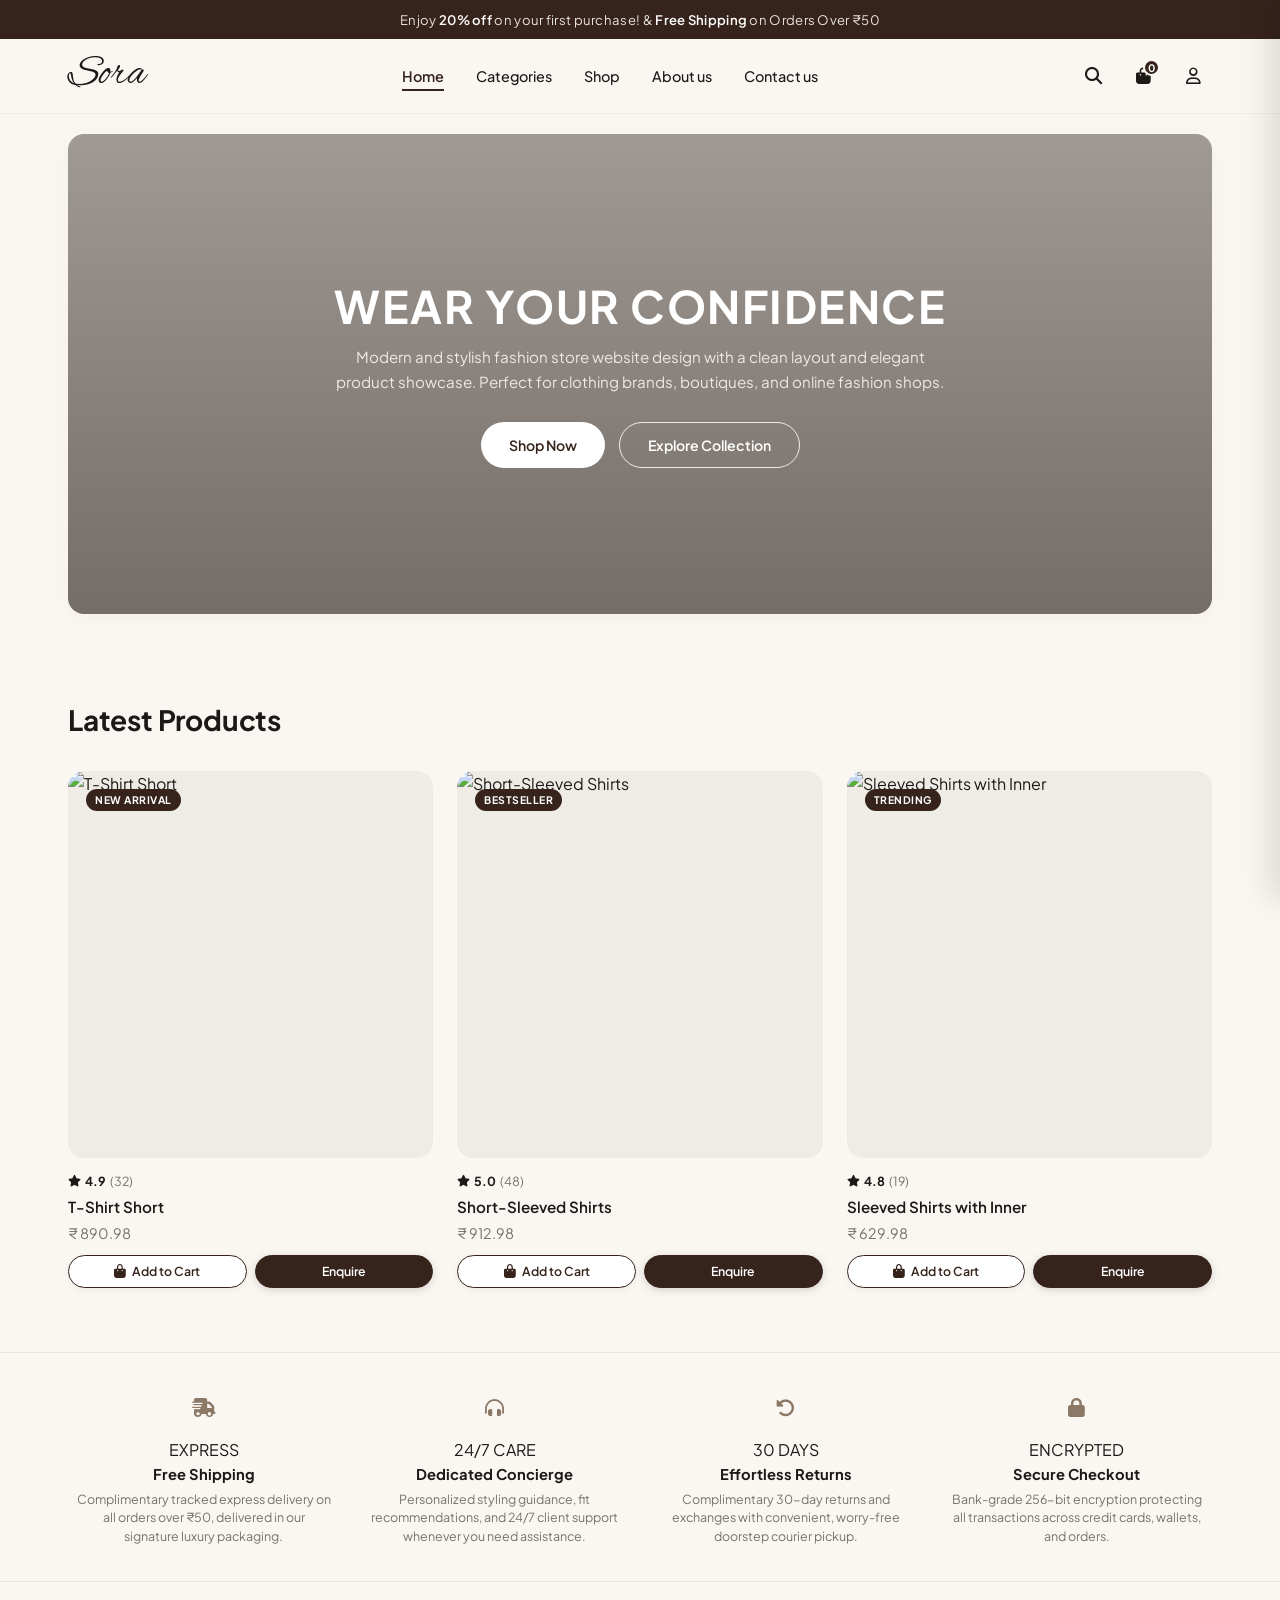
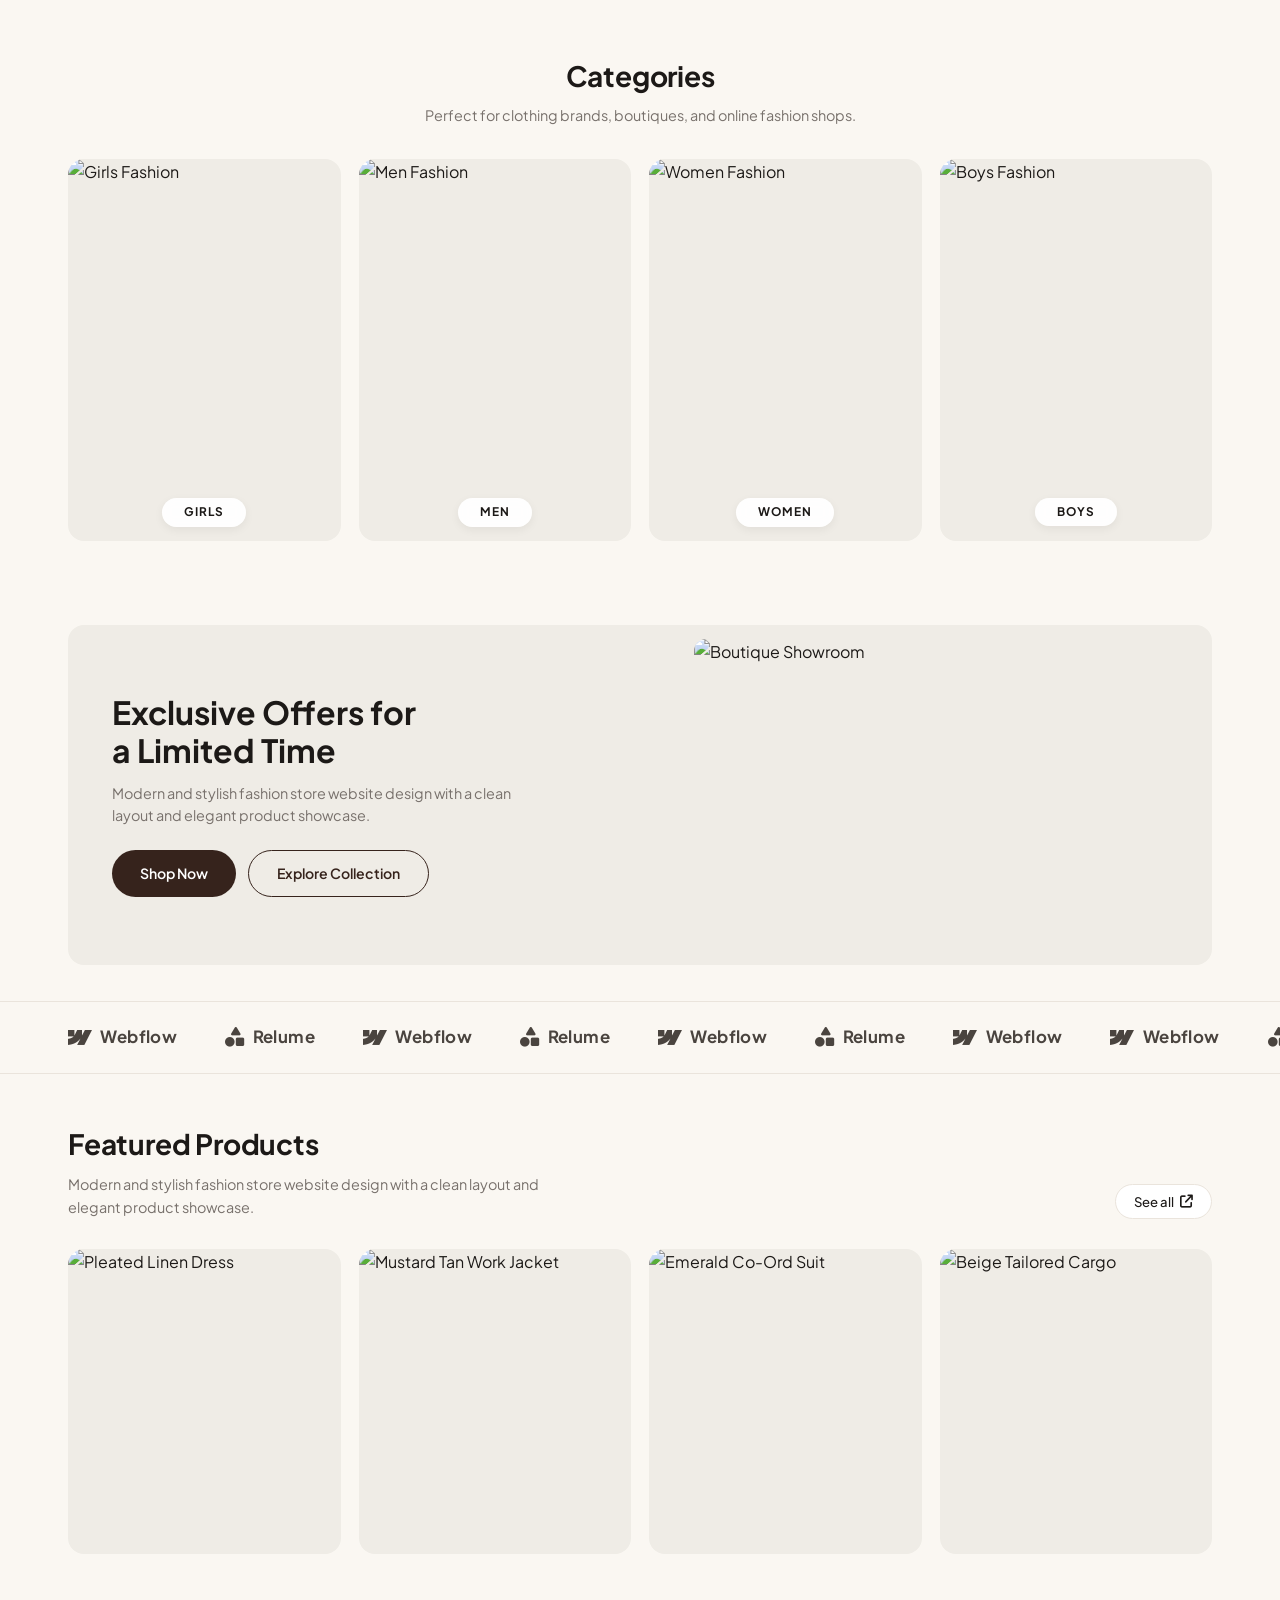
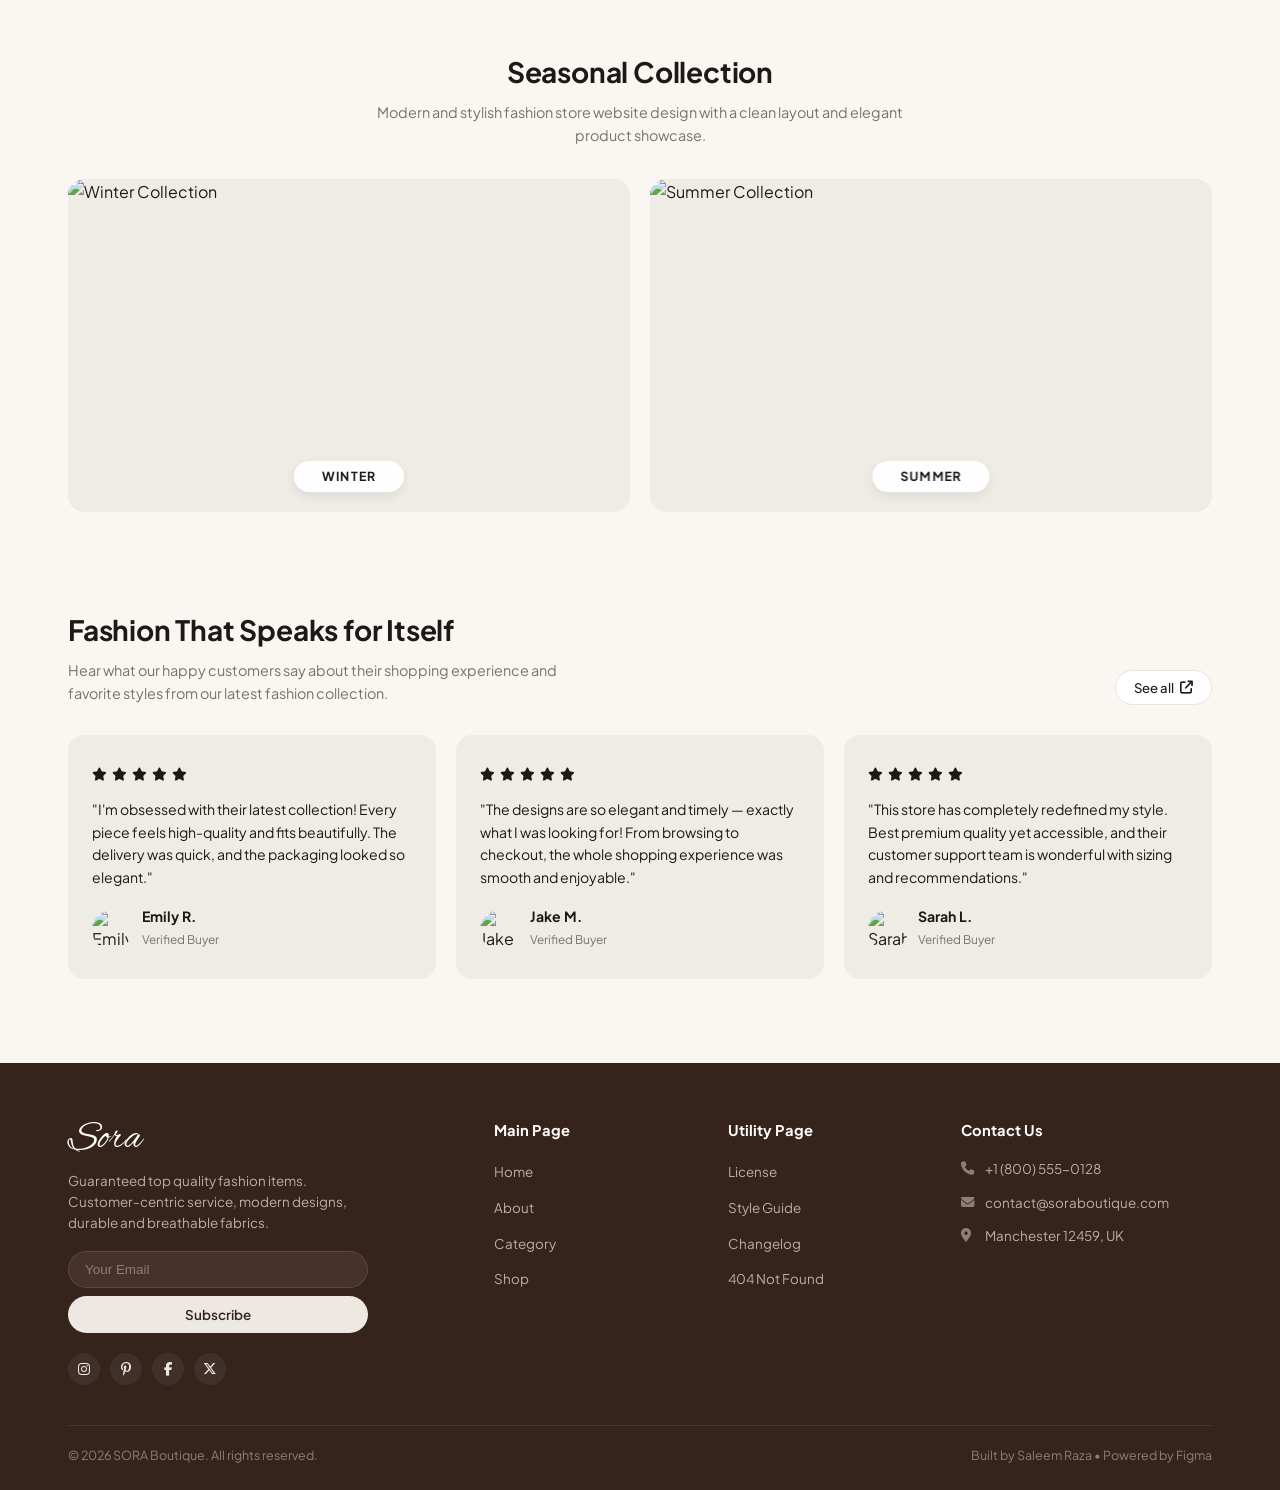
==== commit 044df5ff: "Fix product listing error, enhance filters, fix mobile announcement bar, and clean project" ====
--- a/index.html
+++ b/index.html
@@ -598,7 +598,7 @@
       <div class="search-header">
         <div class="search-input-box">
           <i class="fa-solid fa-magnifying-glass"></i>
-          <input type="text" id="searchInput" placeholder="Search clothes, shirts, collections..." autofocus />
+          <input type="text" id="searchInput" placeholder="Search clothes, shirts, collections...">
         </div>
         <button class="search-close-btn" onclick="closeSearch()" aria-label="Close Search">
           <i class="fa-solid fa-xmark"></i>
--- a/style.css
+++ b/style.css
@@ -91,10 +91,17 @@
   background-color: var(--color-primary-dark);
   color: #E7E2DC;
   text-align: center;
-  padding: 9px 16px;
+  padding: 10px 16px;
   font-size: 0.82rem;
+  line-height: 1.45;
   letter-spacing: 0.3px;
   font-weight: 400;
+  position: relative;
+  z-index: 10;
+}
+
+.announcement-bar p {
+  margin: 0;
 }
 
 .announcement-bar strong {
@@ -2755,19 +2762,26 @@
 
 @media (max-width: 768px) {
   .nav-menu {
-    position: fixed;
-    top: 74px;
+    position: absolute;
+    top: 100%;
     left: 0;
     right: 0;
     background-color: var(--bg-body);
     border-bottom: 1px solid var(--color-border-subtle);
     padding: 20px 24px;
-    transform: translateY(-120%);
-    transition: transform 0.3s ease;
-    box-shadow: 0 10px 20px rgba(0,0,0,0.05);
+    opacity: 0;
+    visibility: hidden;
+    pointer-events: none;
+    transform: translateY(-8px);
+    transition: opacity 0.25s ease, transform 0.25s ease, visibility 0.25s ease;
+    box-shadow: 0 12px 25px rgba(0, 0, 0, 0.08);
+    z-index: 99;
   }
 
   .nav-menu.active {
+    opacity: 1;
+    visibility: visible;
+    pointer-events: auto;
     transform: translateY(0);
   }
 
@@ -2868,6 +2882,12 @@
 }
 
 @media (max-width: 480px) {
+  .announcement-bar {
+    font-size: 0.76rem;
+    padding: 8px 12px;
+    line-height: 1.4;
+  }
+
   .product-grid-3 {
     grid-template-columns: 1fr;
   }
